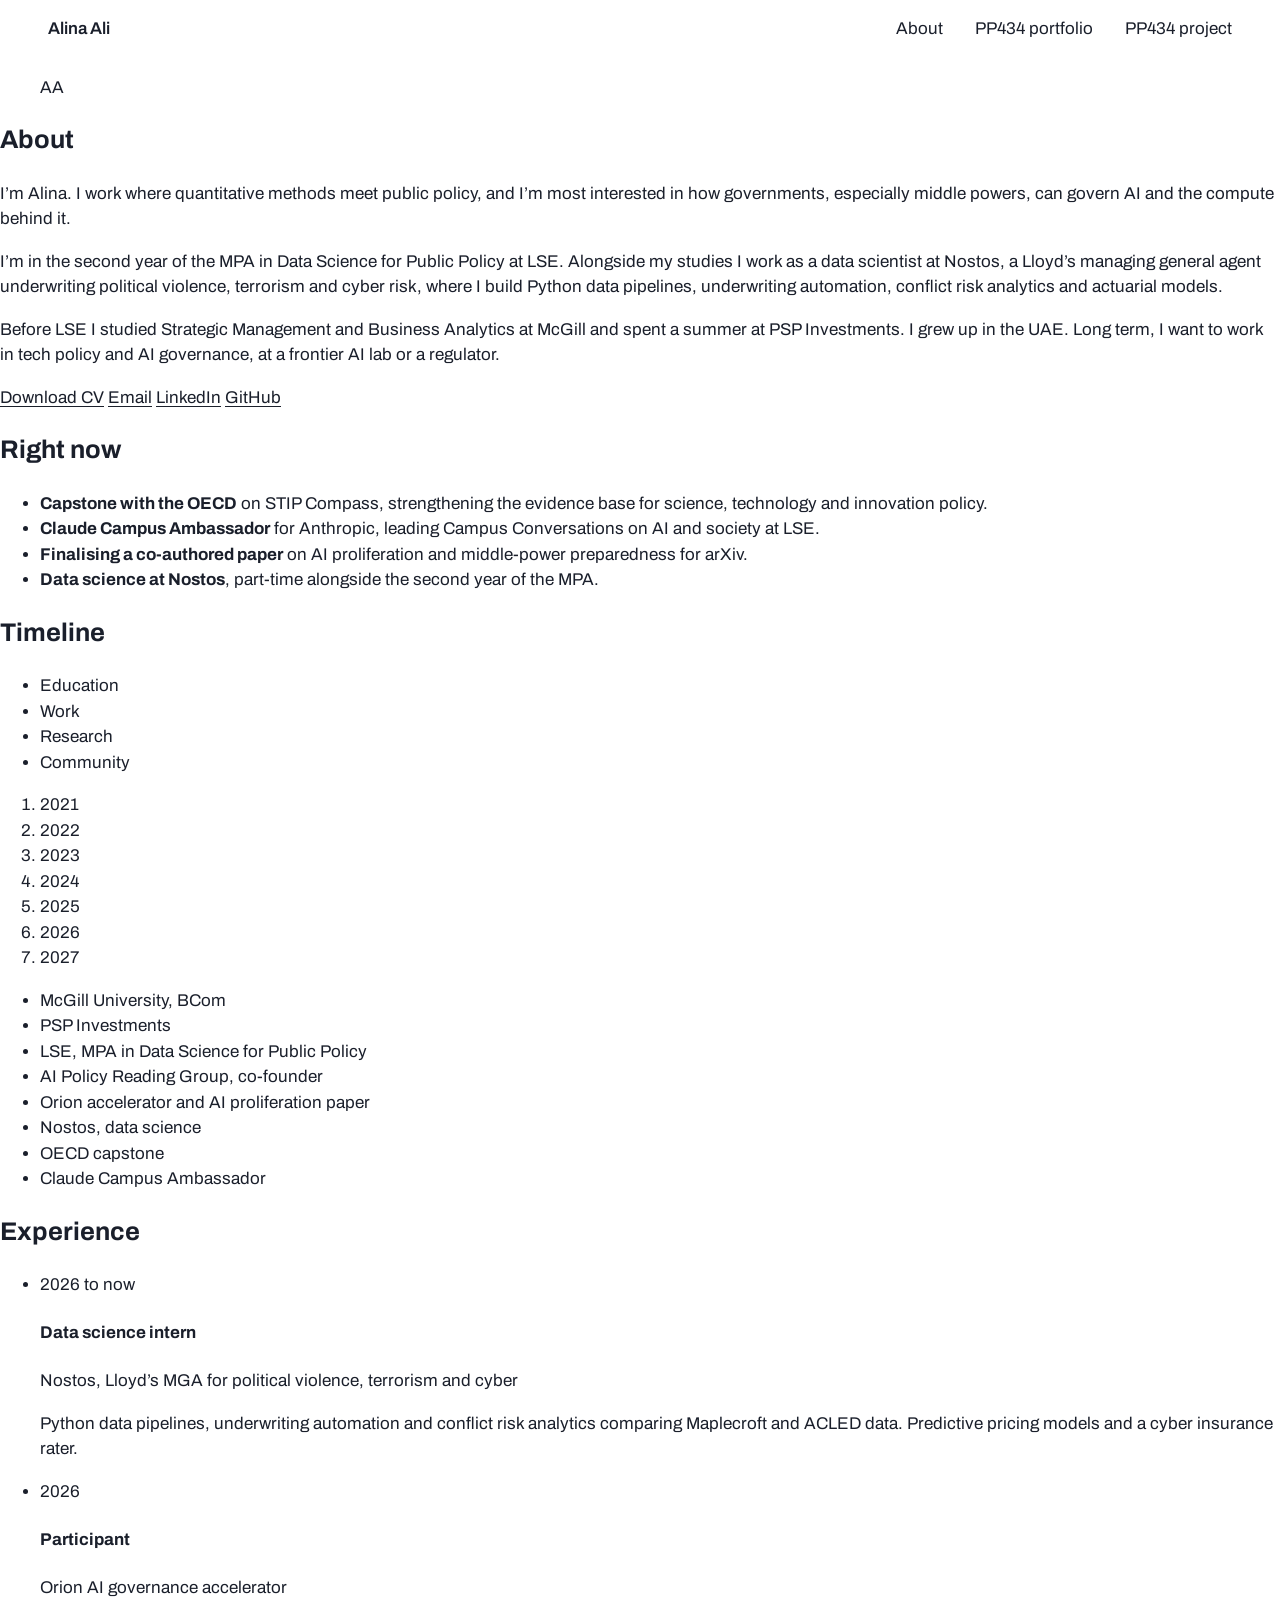
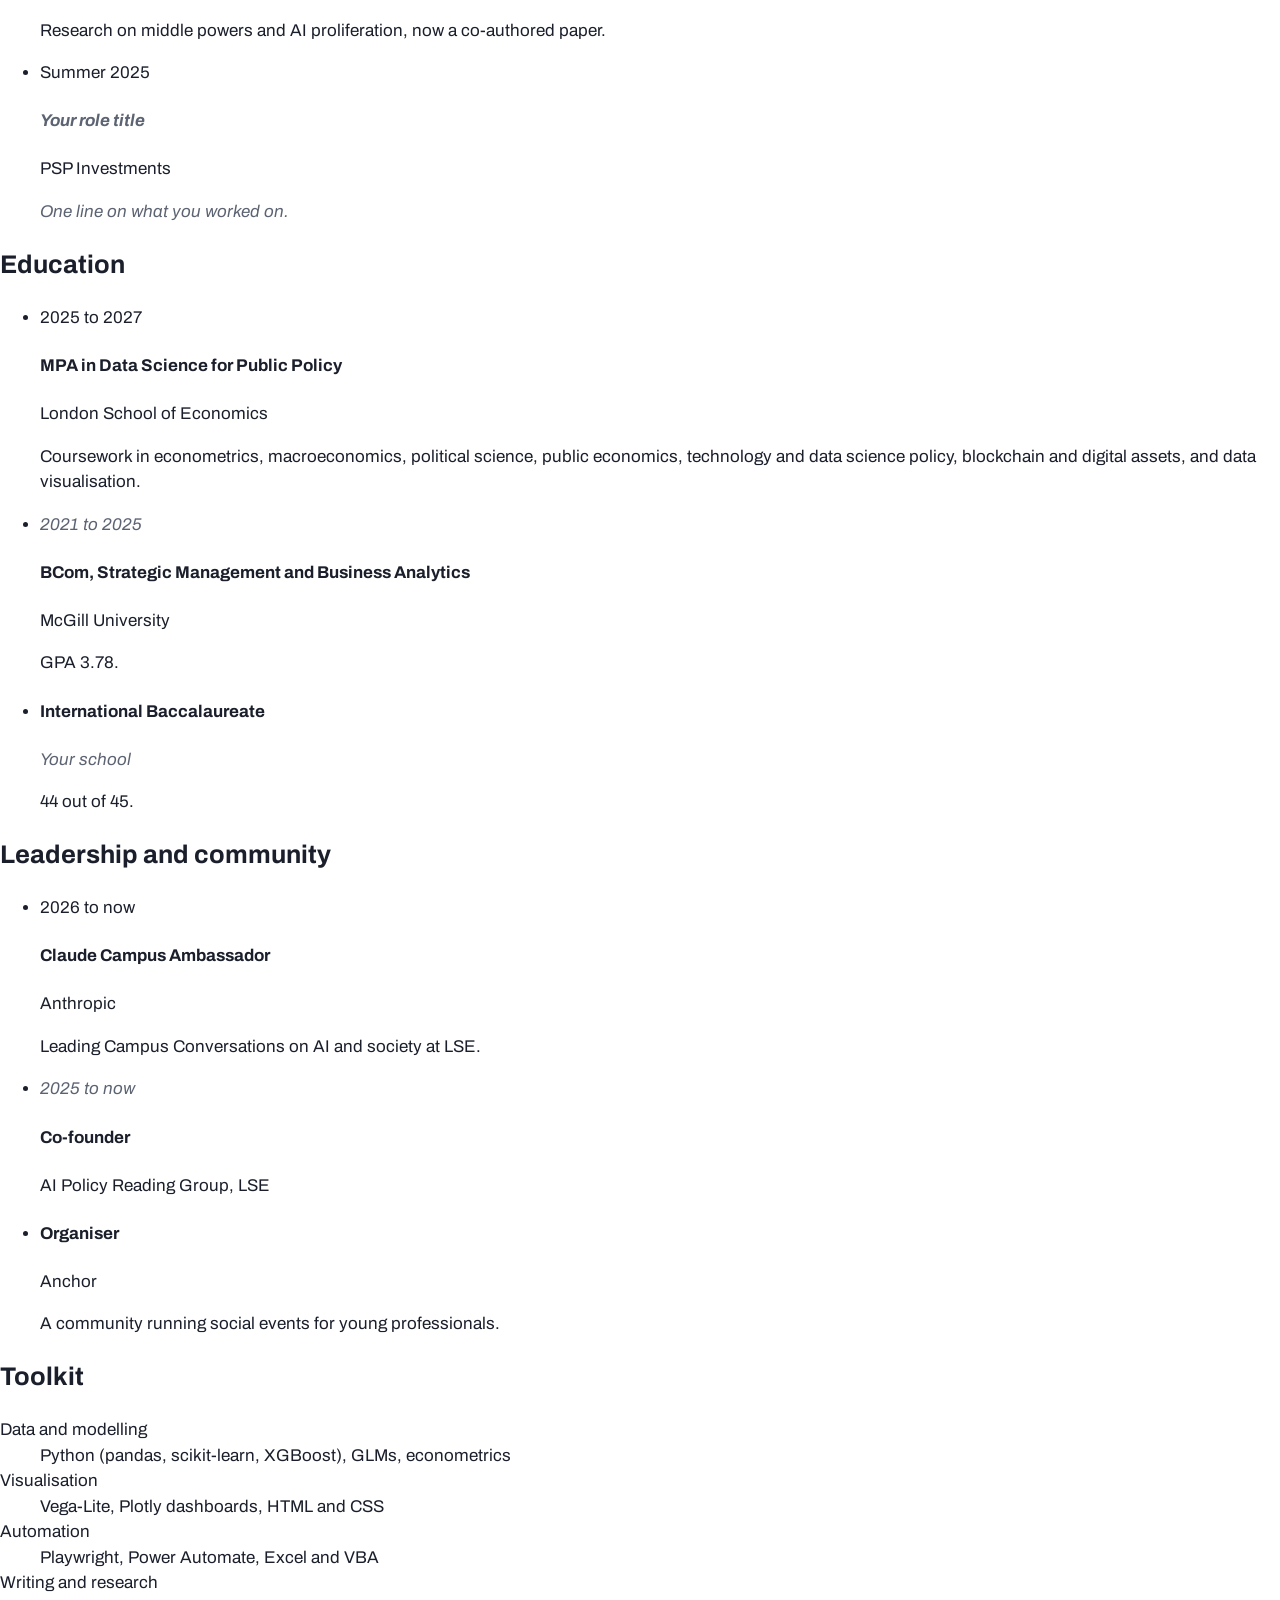
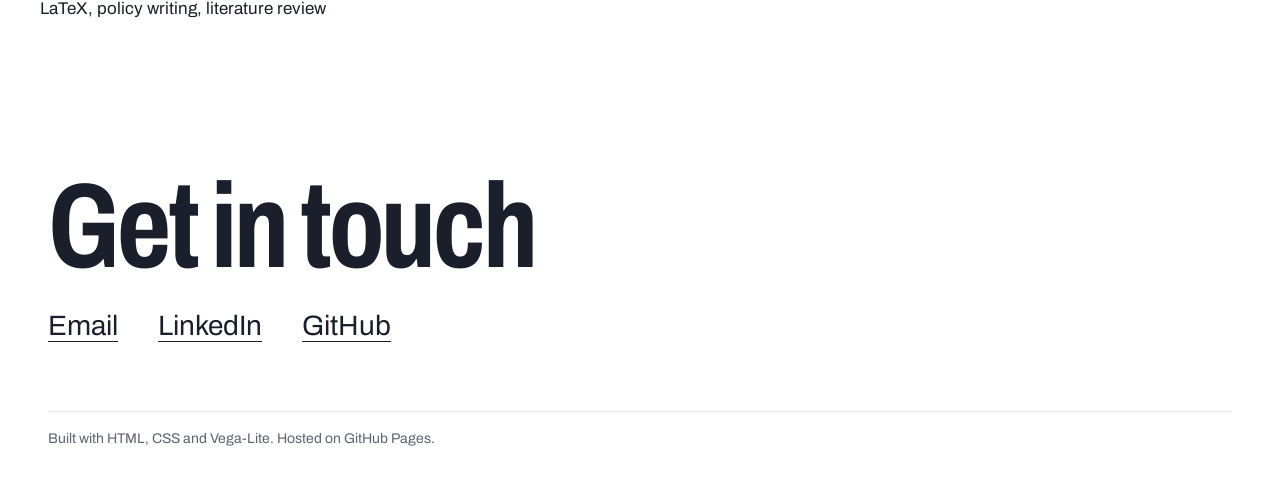
==== about.html @ fe307645 "Create about.html" ====
<!DOCTYPE html>
<html lang="en">

<head>
    <meta charset="utf-8">
    <meta name="viewport" content="width=device-width, initial-scale=1">
    <title>About | Alina Ali</title>
    <meta name="description" content="About Alina Ali: data science, public policy and AI governance.">

    <!-- Fonts: Archivo (headings and interface) + Source Serif 4 (longer text) -->
    <link rel="preconnect" href="https://fonts.googleapis.com">
    <link rel="preconnect" href="https://fonts.gstatic.com" crossorigin>
    <link href="https://fonts.googleapis.com/css2?family=Archivo:wdth,wght@62..125,100..900&family=Source+Serif+4:ital,opsz,wght@0,8..60,300..700;1,8..60,300..700&display=swap" rel="stylesheet">

    <!-- One stylesheet shared by every page -->
    <link rel="stylesheet" type="text/css" href="index.css">
</head>

<body>

    <!-- Top bar: the same on every page. aria-current marks the page you're on. -->
    <header class="topbar">
        <a class="topbar__home" href="index.html">Alina Ali</a>
        <nav class="topbar__nav" aria-label="Main">
            <a href="about.html" aria-current="page">About</a>
            <a href="portfolio.html">PP434 portfolio</a>
            <a href="project.html">PP434 project</a>
        </nav>
    </header>

    <main>

        <!-- INTRO: portrait on the left, short bio on the right -->
        <section class="about-intro">
            <!-- To use a photo: put it in an images/ folder and replace the <span> below with
                 <img src="images/alina.jpg" alt="Portrait of Alina Ali"> -->
            <figure class="portrait">
                <span class="portrait__initials" aria-hidden="true">AA</span>
            </figure>

            <div class="about-intro__text">
                <h1 class="about-intro__title">About</h1>
                <p class="about-intro__lede">
                    I’m Alina. I work where quantitative methods meet public policy, and I’m most interested in
                    how governments, especially middle powers, can govern AI and the compute behind it.
                </p>
                <p>
                    I’m in the second year of the MPA in Data Science for Public Policy at LSE. Alongside my studies
                    I work as a data scientist at Nostos, a Lloyd’s managing general agent underwriting political
                    violence, terrorism and cyber risk, where I build Python data pipelines, underwriting automation,
                    conflict risk analytics and actuarial models.
                </p>
                <p>
                    Before LSE I studied Strategic Management and Business Analytics at McGill and spent a summer at
                    PSP Investments. I grew up in the UAE. Long term, I want to work in tech policy and AI governance,
                    at a frontier AI lab or a regulator.
                </p>
                <p class="about-intro__links">
                    <a href="cv.pdf">Download CV</a>
                    <a href="mailto:you@example.com">Email</a>
                    <a href="https://www.linkedin.com/in/alina-ali1/">LinkedIn</a>
                    <a href="https://github.com/alina-ali27">GitHub</a>
                </p>
            </div>
        </section>

        <!-- RIGHT NOW: a short list of what you're working on this year -->
        <section class="now" aria-labelledby="now-title">
            <h2 id="now-title">Right now</h2>
            <ul class="now__list">
                <li><strong>Capstone with the OECD</strong> on STIP Compass, strengthening the evidence base for science, technology and innovation policy.</li>
                <li><strong>Claude Campus Ambassador</strong> for Anthropic, leading Campus Conversations on AI and society at LSE.</li>
                <li><strong>Finalising a co-authored paper</strong> on AI proliferation and middle-power preparedness for arXiv.</li>
                <li><strong>Data science at Nostos</strong>, part-time alongside the second year of the MPA.</li>
            </ul>
        </section>

        <!-- TIMELINE: your CV as a chart.
             Each row has a --start and --end year (decimals for months: 2025.75 = October 2025).
             Add tl--ongoing to fade the bar out at the right for things that haven't ended.
             The dates below are estimates: check and correct them. -->
        <section class="timeline-section" aria-labelledby="timeline-title">
            <div class="section-head">
                <h2 id="timeline-title">Timeline</h2>
                <ul class="legend" aria-label="Legend">
                    <li class="legend--edu">Education</li>
                    <li class="legend--work">Work</li>
                    <li class="legend--research">Research</li>
                    <li class="legend--community">Community</li>
                </ul>
            </div>

            <div class="timeline">
                <div class="timeline__inner">
                    <ol class="timeline__axis" aria-hidden="true">
                        <li>2021</li><li>2022</li><li>2023</li><li>2024</li><li>2025</li><li>2026</li><li>2027</li>
                    </ol>
                    <ul class="timeline__rows">
                        <li class="tl tl--edu" style="--start: 2021.67; --end: 2025.4;">
                            <span class="tl__label">McGill University, BCom</span>
                            <span class="tl__bar"></span>
                        </li>
                        <li class="tl tl--work" style="--start: 2025.4; --end: 2025.67;">
                            <span class="tl__label">PSP Investments</span>
                            <span class="tl__bar"></span>
                        </li>
                        <li class="tl tl--edu" style="--start: 2025.7; --end: 2027.45;">
                            <span class="tl__label">LSE, MPA in Data Science for Public Policy</span>
                            <span class="tl__bar"></span>
                        </li>
                        <li class="tl tl--community tl--ongoing" style="--start: 2025.8; --end: 2027.6;">
                            <span class="tl__label">AI Policy Reading Group, co-founder</span>
                            <span class="tl__bar"></span>
                        </li>
                        <li class="tl tl--research" style="--start: 2026.0; --end: 2026.8;">
                            <span class="tl__label">Orion accelerator and AI proliferation paper</span>
                            <span class="tl__bar"></span>
                        </li>
                        <li class="tl tl--work tl--ongoing" style="--start: 2026.4; --end: 2027.6;">
                            <span class="tl__label">Nostos, data science</span>
                            <span class="tl__bar"></span>
                        </li>
                        <li class="tl tl--research" style="--start: 2026.7; --end: 2027.45;">
                            <span class="tl__label">OECD capstone</span>
                            <span class="tl__bar"></span>
                        </li>
                        <li class="tl tl--community tl--ongoing" style="--start: 2026.72; --end: 2027.6;">
                            <span class="tl__label">Claude Campus Ambassador</span>
                            <span class="tl__bar"></span>
                        </li>
                    </ul>
                </div>
            </div>
        </section>

        <!-- CV DETAILS -->
        <section class="cv" aria-label="Experience and education">
            <div class="cv__col">
                <h2>Experience</h2>
                <ul class="cv__list">
                    <li class="cv-item">
                        <p class="cv-item__dates">2026 to now</p>
                        <div>
                            <h4>Data science intern</h4>
                            <p class="cv-item__org">Nostos, Lloyd’s MGA for political violence, terrorism and cyber</p>
                        <p>Python data pipelines, underwriting automation and conflict risk analytics comparing Maplecroft and ACLED data. Predictive pricing models and a cyber insurance rater.</p>
                        </div>
                    </li>
                    <li class="cv-item">
                        <p class="cv-item__dates">2026</p>
                        <div>
                            <h4>Participant</h4>
                            <p class="cv-item__org">Orion AI governance accelerator</p>
                        <p>Research on middle powers and AI proliferation, now a co-authored paper.</p>
                        </div>
                    </li>
                    <li class="cv-item">
                        <p class="cv-item__dates">Summer 2025</p>
                        <div>
                            <h4><span class="todo">Your role title</span></h4>
                            <p class="cv-item__org">PSP Investments</p>
                        <p><span class="todo">One line on what you worked on.</span></p>
                        </div>
                    </li>
                </ul>
            </div>

            <div class="cv__col">
                <h2>Education</h2>
                <ul class="cv__list">
                    <li class="cv-item">
                        <p class="cv-item__dates">2025 to 2027</p>
                        <div>
                            <h4>MPA in Data Science for Public Policy</h4>
                            <p class="cv-item__org">London School of Economics</p>
                        <p>Coursework in econometrics, macroeconomics, political science, public economics, technology and data science policy, blockchain and digital assets, and data visualisation.</p>
                        </div>
                    </li>
                    <li class="cv-item">
                        <p class="cv-item__dates"><span class="todo">2021 to 2025</span></p>
                        <div>
                            <h4>BCom, Strategic Management and Business Analytics</h4>
                            <p class="cv-item__org">McGill University</p>
                        <p>GPA 3.78.</p>
                        </div>
                    </li>
                    <li class="cv-item">
                        <p class="cv-item__dates"></p>
                        <div>
                            <h4>International Baccalaureate</h4>
                            <p class="cv-item__org"><span class="todo">Your school</span></p>
                        <p>44 out of 45.</p>
                        </div>
                    </li>
                </ul>
            </div>

            <div class="cv__col">
                <h2>Leadership and community</h2>
                <ul class="cv__list">
                    <li class="cv-item">
                        <p class="cv-item__dates">2026 to now</p>
                        <div>
                            <h4>Claude Campus Ambassador</h4>
                            <p class="cv-item__org">Anthropic</p>
                        <p>Leading Campus Conversations on AI and society at LSE.</p>
                        </div>
                    </li>
                    <li class="cv-item">
                        <p class="cv-item__dates"><span class="todo">2025 to now</span></p>
                        <div>
                            <h4>Co-founder</h4>
                            <p class="cv-item__org">AI Policy Reading Group, LSE</p>
                        </div>
                    </li>
                    <li class="cv-item">
                        <p class="cv-item__dates"></p>
                        <div>
                            <h4>Organiser</h4>
                            <p class="cv-item__org">Anchor</p>
                        <p>A community running social events for young professionals.</p>
                        </div>
                    </li>
                </ul>
            </div>

            <div class="cv__col">
                <h2>Toolkit</h2>
                <dl class="toolkit">
                    <dt>Data and modelling</dt>
                    <dd>Python (pandas, scikit-learn, XGBoost), GLMs, econometrics</dd>
                    <dt>Visualisation</dt>
                    <dd>Vega-Lite, Plotly dashboards, HTML and CSS</dd>
                    <dt>Automation</dt>
                    <dd>Playwright, Power Automate, Excel and VBA</dd>
                    <dt>Writing and research</dt>
                    <dd>LaTeX, policy writing, literature review</dd>
                </dl>
            </div>
        </section>

    </main>

    <footer class="footer">
        <h2 class="footer__lead">Get in touch</h2>
        <p class="footer__links">
            <a href="mailto:you@example.com">Email</a>
            <a href="https://www.linkedin.com/in/alina-ali1/">LinkedIn</a>
            <a href="https://github.com/alina-ali27">GitHub</a>
        </p>
        <p class="footer__small">Built with HTML, CSS and Vega-Lite. Hosted on GitHub Pages.</p>
    </footer>

</body>

</html>
---- index.css ----
/* =========================================================
   Alina Ali: PP434 portfolio styles
   White page so the Vega-Lite charts (white by default) blend in.
   Change the colours once here and the whole page follows.
   ========================================================= */

:root {
    --paper: #FFFFFF;   /* page background: matches the charts */
    --ink: #1A1F2B;     /* main text */
    --muted: #5C6372;   /* secondary text */
    --rule: #E3E5E9;    /* dividing lines */
    --accent: #2B3CE0;  /* ultramarine */
    --orange: #E2711D;
    --teal: #2A9D8F;

    --sans: "Archivo", "Helvetica Neue", Arial, sans-serif;
    --serif: "Source Serif 4", Georgia, "Times New Roman", serif;
    --gutter: clamp(1.25rem, 4vw, 3rem);

    color-scheme: light;
}

/* ---------- Base ---------- */

*, *::before, *::after { box-sizing: border-box; }

html {
    scroll-behavior: smooth;
    scroll-padding-top: 4.5rem; /* so jump links don't hide under the top bar */
}

body {
    margin: 0;
    background: var(--paper);
    color: var(--ink);
    font-family: var(--sans);
    font-size: 1.0625rem;
    line-height: 1.5;
    -webkit-font-smoothing: antialiased;
}

a {
    color: inherit;
    text-decoration-thickness: 1px;
    text-underline-offset: 0.2em;
}

a:hover { color: var(--accent); }

:focus-visible {
    outline: 2px solid var(--accent);
    outline-offset: 3px;
}

/* ---------- Top bar ---------- */

.topbar {
    position: sticky;
    top: 0;
    z-index: 10;
    display: flex;
    justify-content: space-between;
    align-items: baseline;
    gap: 1rem;
    padding: 1rem var(--gutter);
    background: rgba(255, 255, 255, 0.92);
    backdrop-filter: blur(6px);
    -webkit-backdrop-filter: blur(6px);
}

.topbar a { text-decoration: none; white-space: nowrap; }
.topbar__home { font-weight: 600; }

.topbar__nav {
    display: flex;
    gap: clamp(0.9rem, 2.5vw, 2rem);
}

/* ---------- Hero ---------- */

.hero {
    position: relative;
    display: grid;
    grid-template-columns: minmax(0, 5fr) minmax(0, 6fr);
    align-items: center;
    gap: var(--gutter);
    min-height: calc(92vh - 3.5rem);
    min-height: calc(92svh - 3.5rem);
    padding: clamp(2rem, 6vh, 4rem) 0 2rem var(--gutter);
    overflow: hidden;
}

/* Dot grid behind the hero, fading out towards the bottom */
.hero::before {
    content: "";
    position: absolute;
    inset: 0;
    z-index: 0;
    background-image: radial-gradient(circle, #D5D9E0 1px, transparent 1.4px);
    background-size: 22px 22px;
    -webkit-mask-image: linear-gradient(to bottom, #000 60%, transparent 100%);
    mask-image: linear-gradient(to bottom, #000 60%, transparent 100%);
    pointer-events: none;
}

.hero__text {
    position: relative;
    z-index: 1;
    max-width: 44rem;
}

.hero__name {
    margin: 0;
    font-weight: 700;
    font-stretch: 72%;          /* Archivo's width axis: narrow, poster-like */
    font-size: clamp(4rem, 15vw, 13rem);
    line-height: 0.85;
    letter-spacing: -0.03em;
}

.hero__tagline {
    margin: 1.25rem 0 0;
    font-weight: 500;
    font-stretch: 85%;
    font-size: clamp(1.4rem, 3vw, 2.25rem);
    line-height: 1.1;
    color: var(--accent);
}

.hero__links {
    display: flex;
    gap: 1.5rem;
    margin: 1.5rem 0 0;
    font-weight: 500;
}

.hero__intro {
    margin: 1rem 0 0;
    max-width: 38ch;
    font-family: var(--serif);
    font-size: 1.15rem;
    line-height: 1.55;
    color: var(--muted);
}

/* The decorative chart beside the name, running off the right edge */
.hero__lines {
    position: relative;
    z-index: 1;
    display: block;
    width: 100%;
    height: auto;
    overflow: visible;
}

.hero__grid { stroke: #EEF0F3; stroke-width: 1; }

.hero__line {
    fill: none;
    stroke-linejoin: round;
    stroke-linecap: round;
    stroke-dasharray: 1;
    stroke-dashoffset: 1;
    animation: draw 2.6s cubic-bezier(0.4, 0, 0.2, 1) forwards;
}

.s-grey   { stroke: #C3C8D1; stroke-width: 1.5; }
.s-teal   { stroke: var(--teal); stroke-width: 2; }
.s-orange { stroke: var(--orange); stroke-width: 2; }
.s-accent { stroke: var(--accent); stroke-width: 4.5; }

.hero__band {
    fill: var(--accent);
    opacity: 0;
    animation: fade 1s ease 2.2s forwards;
}

.hero__dot {
    fill: var(--accent);
    opacity: 0;
    animation: fade 0.4s ease 2.7s forwards;
}

@keyframes draw { to { stroke-dashoffset: 0; } }
@keyframes fade { to { opacity: 0.1; } }
.hero__dot { animation-name: fade-full; }
@keyframes fade-full { to { opacity: 1; } }

/* ---------- Challenges ---------- */

.challenge {
    padding: clamp(4rem, 12vh, 7rem) var(--gutter) 0;
}

.challenge__head {
    display: flex;
    align-items: flex-end;
    gap: clamp(1rem, 3vw, 2rem);
    padding-bottom: 1.5rem;
    border-bottom: 2px solid var(--ink);
}

.challenge__num {
    margin: 0;
    font-weight: 300;
    font-stretch: 112%;
    font-size: clamp(4.5rem, 10vw, 8rem);
    line-height: 0.75;
    color: var(--accent);
}

.challenge__head h2 {
    margin: 0;
    font-weight: 700;
    font-stretch: 72%;
    font-size: clamp(2.25rem, 5vw, 3.75rem);
    line-height: 0.95;
    letter-spacing: -0.02em;
}

.challenge__about {
    margin: 0.4rem 0 0;
    color: var(--muted);
}

/* One section / task: text on the left, chart on the right */
.entry {
    display: grid;
    grid-template-columns: minmax(0, 4fr) minmax(0, 7fr);
    gap: var(--gutter);
    align-items: start;
    padding: clamp(2.5rem, 7vh, 4.5rem) 0;
    border-bottom: 1px solid var(--rule);
}

.entry__text h3 {
    margin: 0 0 0.75rem;
    font-weight: 650;
    font-stretch: 85%;
    font-size: clamp(1.4rem, 2.2vw, 1.9rem);
    line-height: 1.1;
}

.entry__text p {
    margin: 0 0 0.75rem;
    max-width: 44ch;
    font-family: var(--serif);
    font-size: 1.1rem;
    line-height: 1.6;
}

.entry__text .entry__source,
.entry__text .entry__links {
    font-family: var(--sans);
    font-size: 0.9rem;
    color: var(--muted);
}

.entry__links { margin-top: 1.25rem; }

.entry__links a {
    display: inline-block;
    padding: 0.3rem 0.8rem;
    border: 1px solid var(--rule);
    border-radius: 999px;
    font-weight: 500;
    color: var(--ink);
    text-decoration: none;
}

.entry__links a:hover { border-color: var(--accent); color: var(--accent); }

/* Prompts to replace with your own writing */
.todo { font-style: italic; color: var(--muted); }

/* The chart's figure: no box, so the white chart sits straight on the white page */
.entry__chart {
    margin: 0;
    min-width: 0;
    max-width: 100%;
    overflow-x: auto;   /* wide charts scroll instead of breaking the layout */
}

/* ---------- Footer ---------- */

.footer {
    padding: clamp(5rem, 15vh, 9rem) var(--gutter) 2rem;
}

.footer__lead {
    margin: 0 0 1.5rem;
    font-weight: 700;
    font-stretch: 72%;
    font-size: clamp(3rem, 10vw, 7.5rem);
    line-height: 0.9;
    letter-spacing: -0.025em;
}

.footer__links {
    display: flex;
    flex-wrap: wrap;
    gap: 1rem 2.5rem;
    margin: 0 0 4rem;
    font-size: clamp(1.25rem, 2.5vw, 1.75rem);
}

.footer__small {
    margin: 0;
    padding-top: 1rem;
    border-top: 1px solid var(--rule);
    font-size: 0.875rem;
    color: var(--muted);
}

/* ---------- Smaller screens ---------- */

@media (max-width: 960px) {
    .entry { grid-template-columns: minmax(0, 1fr); }
    .hero {
        grid-template-columns: minmax(0, 1fr);
        padding-right: var(--gutter);
        min-height: 0;
    }
}

@media (max-width: 600px) {
    .topbar { font-size: 0.875rem; }
    .topbar__extra { display: none; }
}

/* Respect visitors who turn off motion */
@media (prefers-reduced-motion: reduce) {
    html { scroll-behavior: auto; }
    .hero__line { animation: none; stroke-dashoffset: 0; }
    .hero__band { animation: none; opacity: 0.1; }
    .hero__dot { animation: none; opacity: 1; }
}
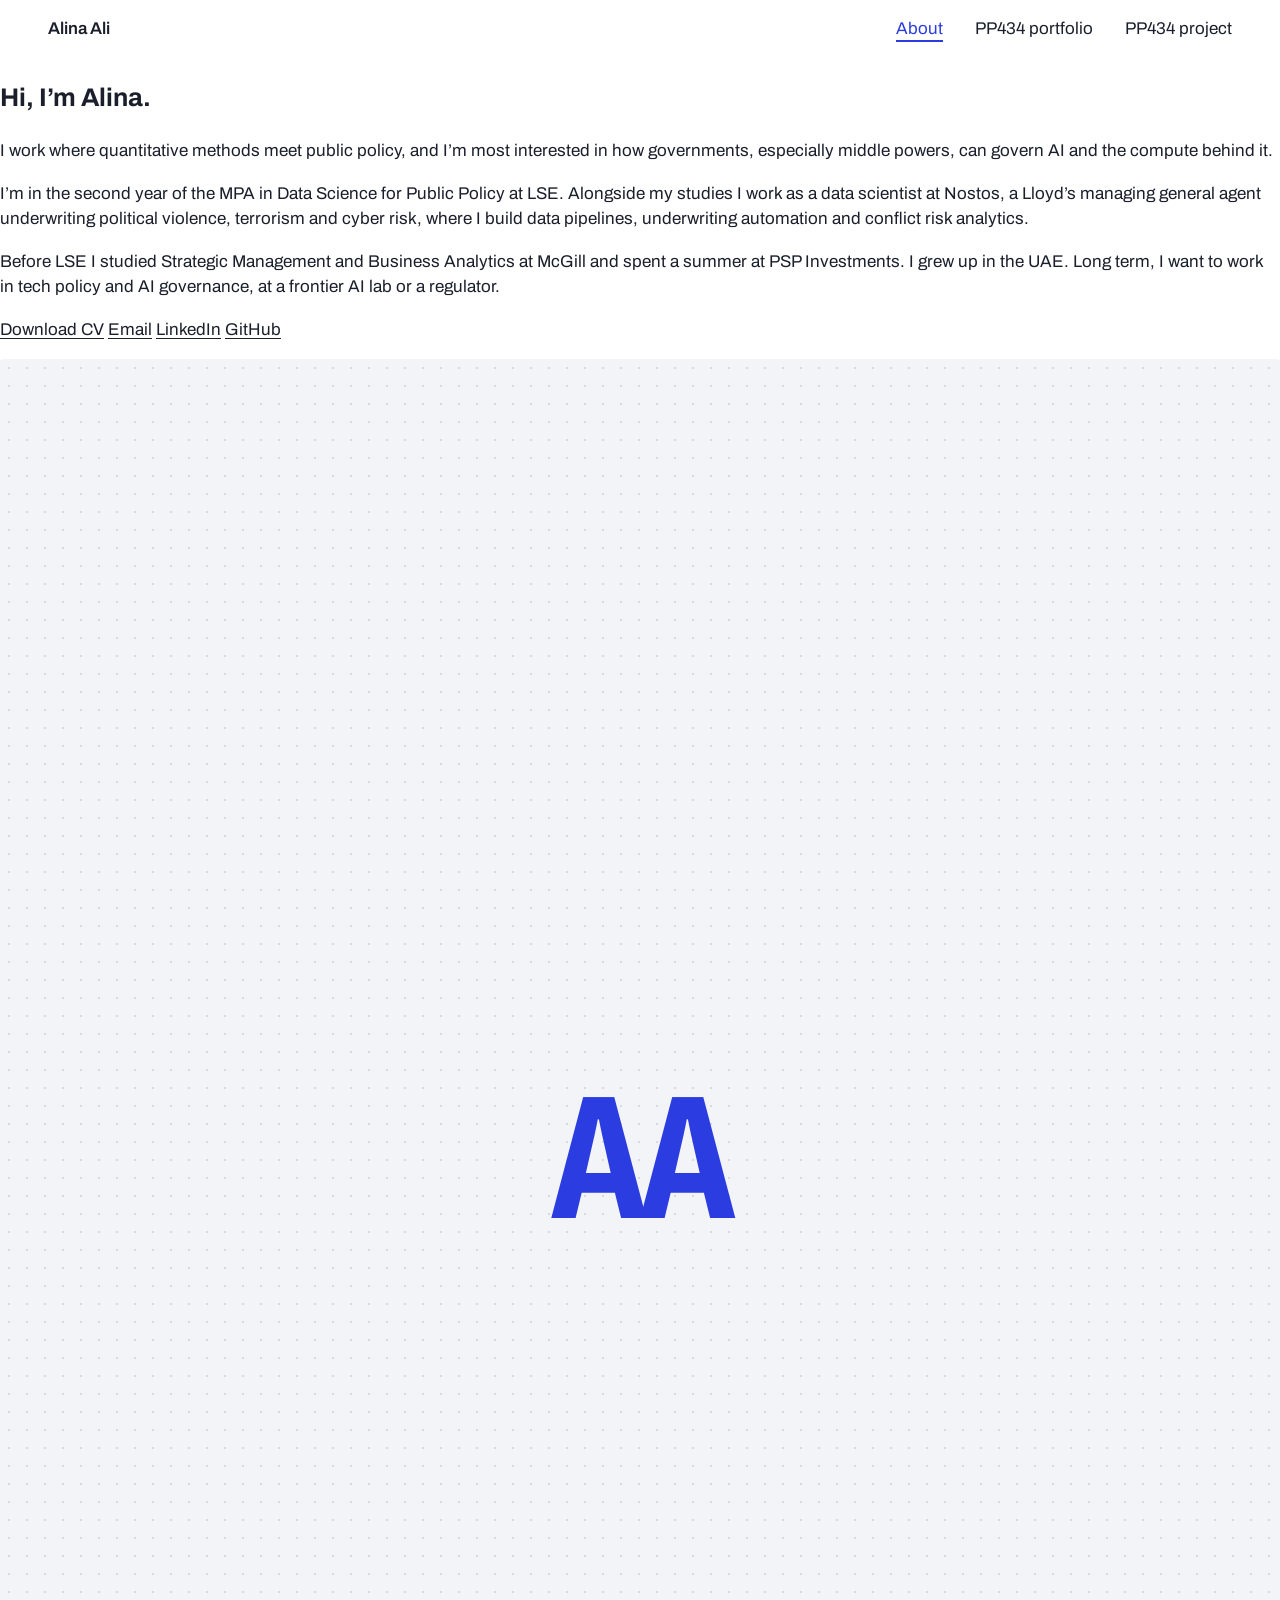
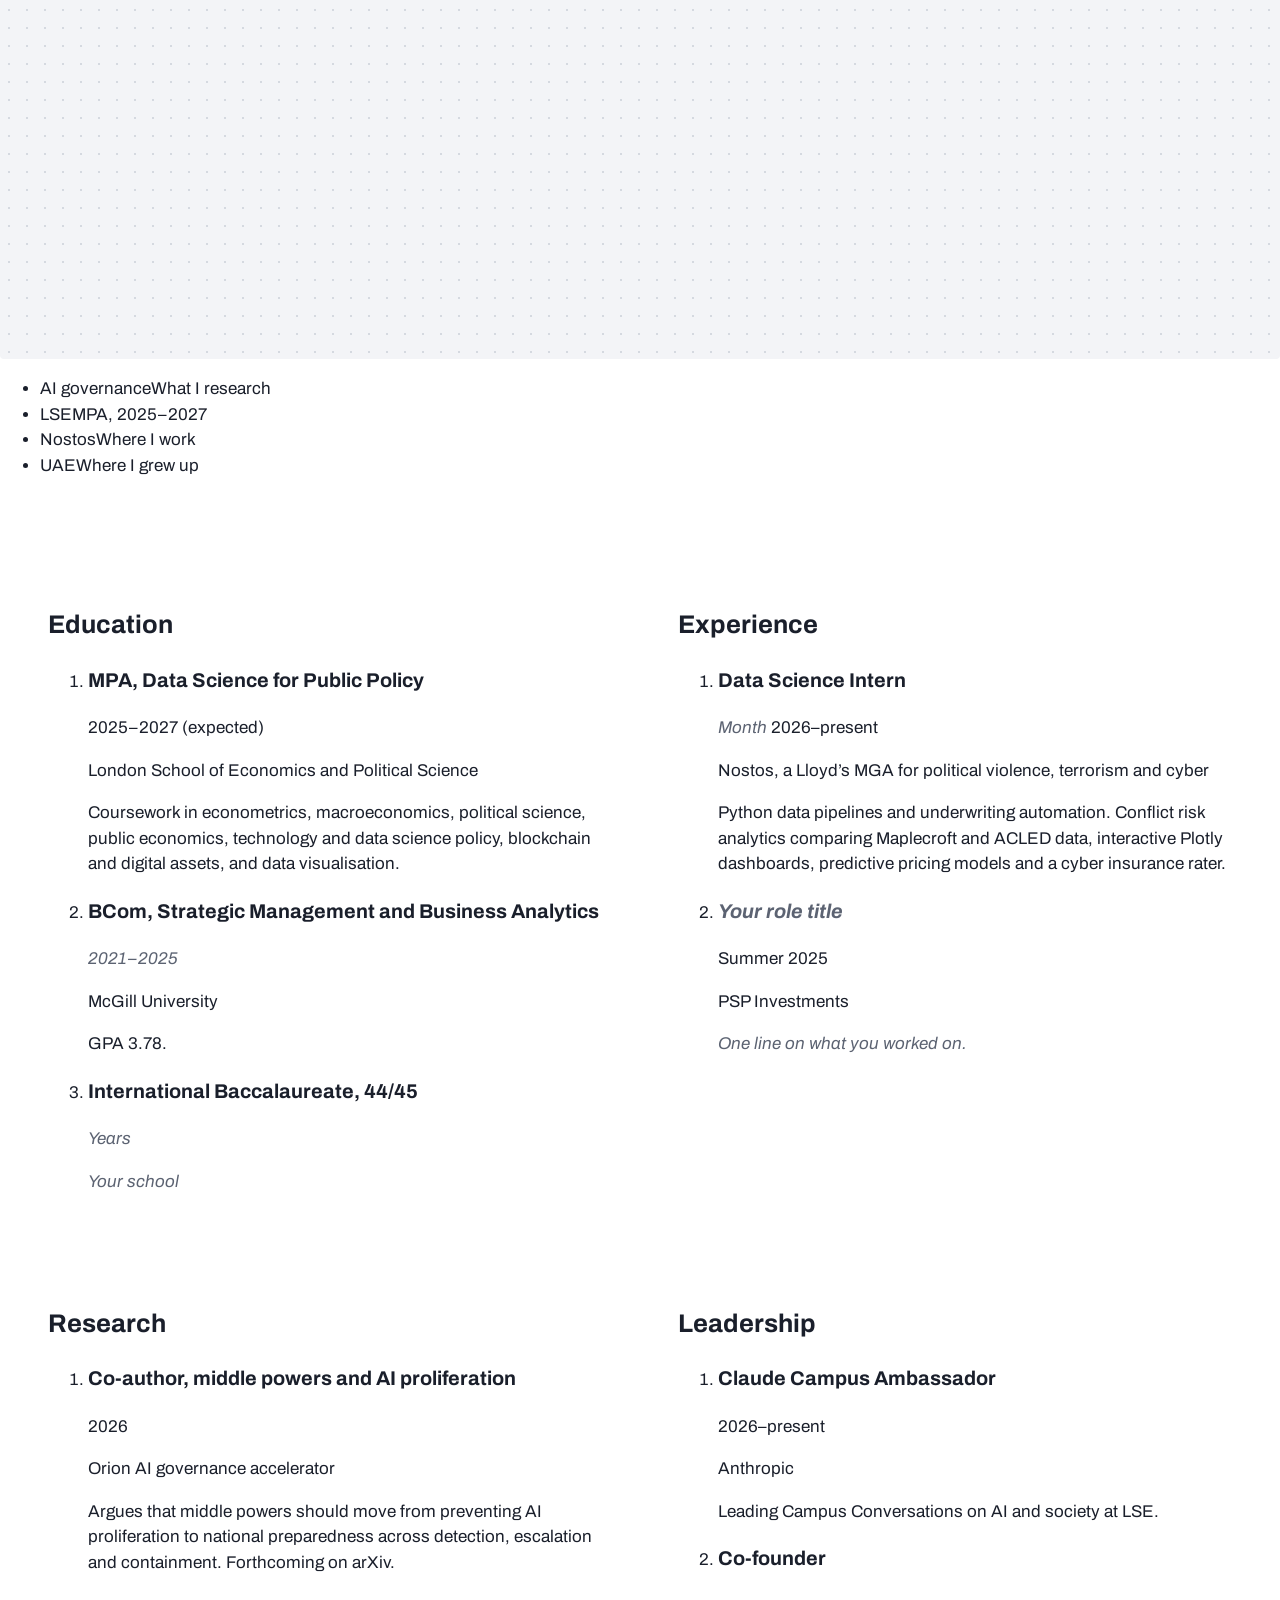
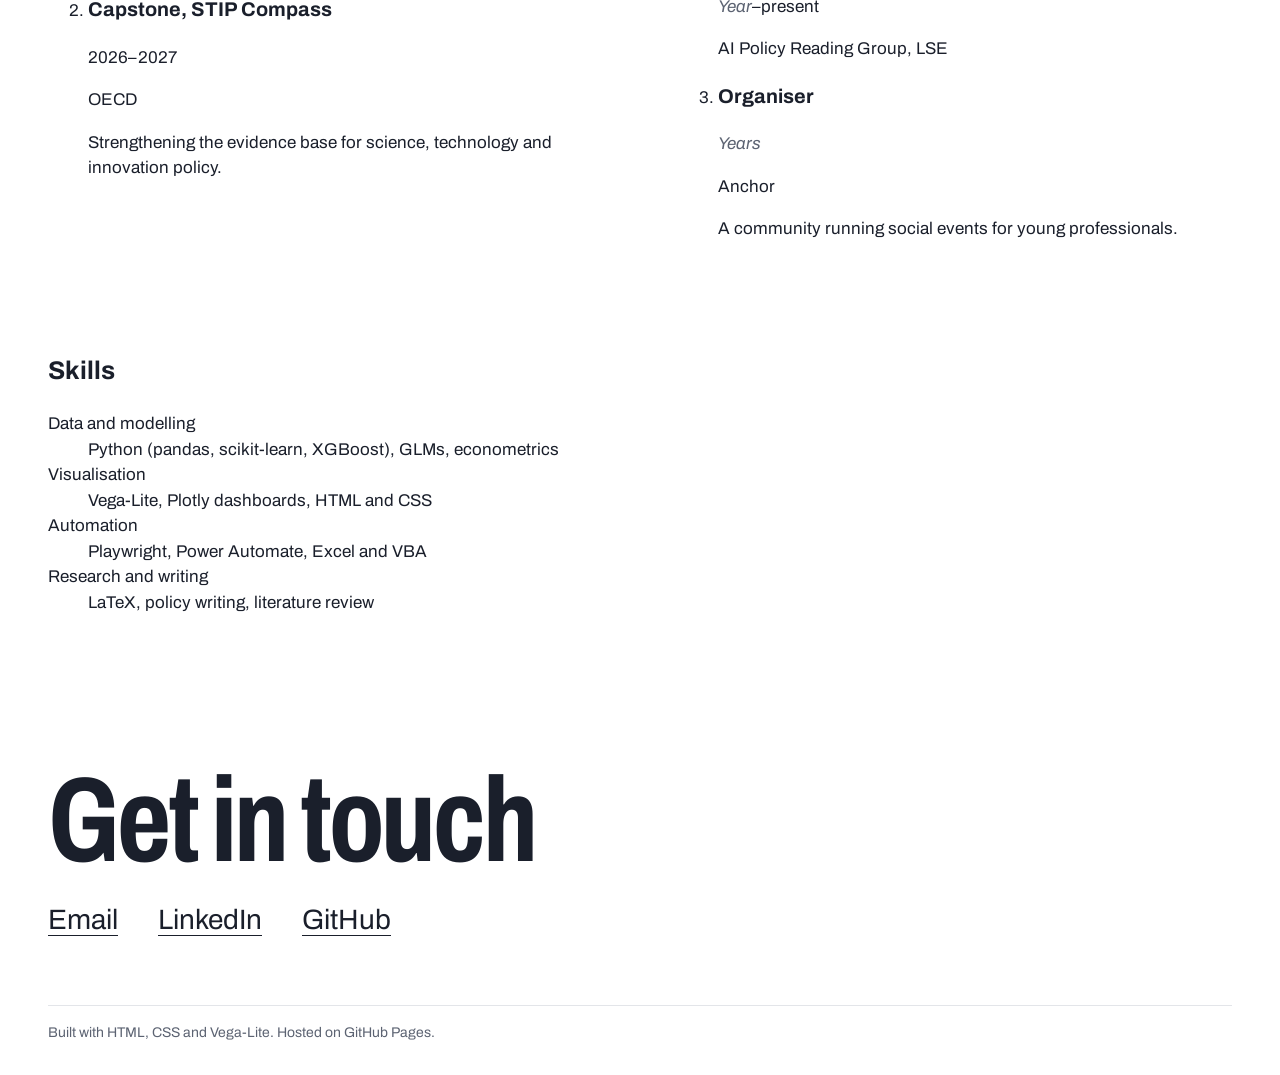
==== commit 310bce1a: "Update about.html" ====
--- a/about.html
+++ b/about.html
@@ -16,7 +16,7 @@
     <link rel="stylesheet" type="text/css" href="index.css">
 </head>
 
-<body>
+<body class="page--wash">
 
     <!-- Top bar: the same on every page. aria-current marks the page you're on. -->
     <header class="topbar">
@@ -30,214 +30,165 @@
 
     <main>
 
-        <!-- INTRO: portrait on the left, short bio on the right -->
-        <section class="about-intro">
-            <!-- To use a photo: put it in an images/ folder and replace the <span> below with
-                 <img src="images/alina.jpg" alt="Portrait of Alina Ali"> -->
-            <figure class="portrait">
-                <span class="portrait__initials" aria-hidden="true">AA</span>
-            </figure>
-
-            <div class="about-intro__text">
-                <h1 class="about-intro__title">About</h1>
-                <p class="about-intro__lede">
-                    I’m Alina. I work where quantitative methods meet public policy, and I’m most interested in
-                    how governments, especially middle powers, can govern AI and the compute behind it.
+        <!-- INTRO: bio on the left; portrait and quick facts on the right -->
+        <section class="about-hero">
+            <div class="about-hero__text">
+                <h1>Hi, I’m Alina.</h1>
+                <p class="about-hero__lede">
+                    I work where quantitative methods meet public policy, and I’m most interested in how
+                    governments, especially middle powers, can govern AI and the compute behind it.
                 </p>
                 <p>
                     I’m in the second year of the MPA in Data Science for Public Policy at LSE. Alongside my studies
                     I work as a data scientist at Nostos, a Lloyd’s managing general agent underwriting political
-                    violence, terrorism and cyber risk, where I build Python data pipelines, underwriting automation,
-                    conflict risk analytics and actuarial models.
+                    violence, terrorism and cyber risk, where I build data pipelines, underwriting automation and
+                    conflict risk analytics.
                 </p>
                 <p>
-                    Before LSE I studied Strategic Management and Business Analytics at McGill and spent a summer at
-                    PSP Investments. I grew up in the UAE. Long term, I want to work in tech policy and AI governance,
-                    at a frontier AI lab or a regulator.
-                </p>
-                <p class="about-intro__links">
+                    Before LSE I studied Strategic Management and Business Analytics at McGill and spent a summer
+                    at PSP Investments. I grew up in the UAE. Long term, I want to work in tech policy and AI
+                    governance, at a frontier AI lab or a regulator.
+                </p>
+                <p class="about-hero__links">
                     <a href="cv.pdf">Download CV</a>
                     <a href="mailto:you@example.com">Email</a>
                     <a href="https://www.linkedin.com/in/alina-ali1/">LinkedIn</a>
                     <a href="https://github.com/alina-ali27">GitHub</a>
                 </p>
             </div>
-        </section>
-
-        <!-- RIGHT NOW: a short list of what you're working on this year -->
-        <section class="now" aria-labelledby="now-title">
-            <h2 id="now-title">Right now</h2>
-            <ul class="now__list">
-                <li><strong>Capstone with the OECD</strong> on STIP Compass, strengthening the evidence base for science, technology and innovation policy.</li>
-                <li><strong>Claude Campus Ambassador</strong> for Anthropic, leading Campus Conversations on AI and society at LSE.</li>
-                <li><strong>Finalising a co-authored paper</strong> on AI proliferation and middle-power preparedness for arXiv.</li>
-                <li><strong>Data science at Nostos</strong>, part-time alongside the second year of the MPA.</li>
-            </ul>
-        </section>
-
-        <!-- TIMELINE: your CV as a chart.
-             Each row has a --start and --end year (decimals for months: 2025.75 = October 2025).
-             Add tl--ongoing to fade the bar out at the right for things that haven't ended.
-             The dates below are estimates: check and correct them. -->
-        <section class="timeline-section" aria-labelledby="timeline-title">
-            <div class="section-head">
-                <h2 id="timeline-title">Timeline</h2>
-                <ul class="legend" aria-label="Legend">
-                    <li class="legend--edu">Education</li>
-                    <li class="legend--work">Work</li>
-                    <li class="legend--research">Research</li>
-                    <li class="legend--community">Community</li>
+
+            <div class="about-hero__side">
+                <!-- To use a photo: put it in an images/ folder and replace the <span> with
+                     <img src="images/alina.jpg" alt="Portrait of Alina Ali"> -->
+                <figure class="portrait">
+                    <span class="portrait__initials" aria-hidden="true">AA</span>
+                </figure>
+
+                <ul class="facts">
+                    <li class="fact fact--accent"><span class="fact__value">AI governance</span><span class="fact__label">What I research</span></li>
+                    <li class="fact"><span class="fact__value">LSE</span><span class="fact__label">MPA, 2025–2027</span></li>
+                    <li class="fact"><span class="fact__value">Nostos</span><span class="fact__label">Where I work</span></li>
+                    <li class="fact"><span class="fact__value">UAE</span><span class="fact__label">Where I grew up</span></li>
                 </ul>
             </div>
-
-            <div class="timeline">
-                <div class="timeline__inner">
-                    <ol class="timeline__axis" aria-hidden="true">
-                        <li>2021</li><li>2022</li><li>2023</li><li>2024</li><li>2025</li><li>2026</li><li>2027</li>
-                    </ol>
-                    <ul class="timeline__rows">
-                        <li class="tl tl--edu" style="--start: 2021.67; --end: 2025.4;">
-                            <span class="tl__label">McGill University, BCom</span>
-                            <span class="tl__bar"></span>
-                        </li>
-                        <li class="tl tl--work" style="--start: 2025.4; --end: 2025.67;">
-                            <span class="tl__label">PSP Investments</span>
-                            <span class="tl__bar"></span>
-                        </li>
-                        <li class="tl tl--edu" style="--start: 2025.7; --end: 2027.45;">
-                            <span class="tl__label">LSE, MPA in Data Science for Public Policy</span>
-                            <span class="tl__bar"></span>
-                        </li>
-                        <li class="tl tl--community tl--ongoing" style="--start: 2025.8; --end: 2027.6;">
-                            <span class="tl__label">AI Policy Reading Group, co-founder</span>
-                            <span class="tl__bar"></span>
-                        </li>
-                        <li class="tl tl--research" style="--start: 2026.0; --end: 2026.8;">
-                            <span class="tl__label">Orion accelerator and AI proliferation paper</span>
-                            <span class="tl__bar"></span>
-                        </li>
-                        <li class="tl tl--work tl--ongoing" style="--start: 2026.4; --end: 2027.6;">
-                            <span class="tl__label">Nostos, data science</span>
-                            <span class="tl__bar"></span>
-                        </li>
-                        <li class="tl tl--research" style="--start: 2026.7; --end: 2027.45;">
-                            <span class="tl__label">OECD capstone</span>
-                            <span class="tl__bar"></span>
-                        </li>
-                        <li class="tl tl--community tl--ongoing" style="--start: 2026.72; --end: 2027.6;">
-                            <span class="tl__label">Claude Campus Ambassador</span>
-                            <span class="tl__bar"></span>
-                        </li>
-                    </ul>
-                </div>
-            </div>
         </section>
 
-        <!-- CV DETAILS -->
-        <section class="cv" aria-label="Experience and education">
-            <div class="cv__col">
-                <h2>Experience</h2>
-                <ul class="cv__list">
-                    <li class="cv-item">
-                        <p class="cv-item__dates">2026 to now</p>
-                        <div>
-                            <h4>Data science intern</h4>
-                            <p class="cv-item__org">Nostos, Lloyd’s MGA for political violence, terrorism and cyber</p>
-                        <p>Python data pipelines, underwriting automation and conflict risk analytics comparing Maplecroft and ACLED data. Predictive pricing models and a cyber insurance rater.</p>
-                        </div>
-                    </li>
-                    <li class="cv-item">
-                        <p class="cv-item__dates">2026</p>
-                        <div>
-                            <h4>Participant</h4>
-                            <p class="cv-item__org">Orion AI governance accelerator</p>
-                        <p>Research on middle powers and AI proliferation, now a co-authored paper.</p>
-                        </div>
-                    </li>
-                    <li class="cv-item">
-                        <p class="cv-item__dates">Summer 2025</p>
-                        <div>
-                            <h4><span class="todo">Your role title</span></h4>
-                            <p class="cv-item__org">PSP Investments</p>
-                        <p><span class="todo">One line on what you worked on.</span></p>
-                        </div>
-                    </li>
-                </ul>
-            </div>
-
-            <div class="cv__col">
-                <h2>Education</h2>
-                <ul class="cv__list">
-                    <li class="cv-item">
-                        <p class="cv-item__dates">2025 to 2027</p>
-                        <div>
-                            <h4>MPA in Data Science for Public Policy</h4>
-                            <p class="cv-item__org">London School of Economics</p>
-                        <p>Coursework in econometrics, macroeconomics, political science, public economics, technology and data science policy, blockchain and digital assets, and data visualisation.</p>
-                        </div>
-                    </li>
-                    <li class="cv-item">
-                        <p class="cv-item__dates"><span class="todo">2021 to 2025</span></p>
-                        <div>
-                            <h4>BCom, Strategic Management and Business Analytics</h4>
-                            <p class="cv-item__org">McGill University</p>
-                        <p>GPA 3.78.</p>
-                        </div>
-                    </li>
-                    <li class="cv-item">
-                        <p class="cv-item__dates"></p>
-                        <div>
-                            <h4>International Baccalaureate</h4>
-                            <p class="cv-item__org"><span class="todo">Your school</span></p>
-                        <p>44 out of 45.</p>
-                        </div>
-                    </li>
-                </ul>
-            </div>
-
-            <div class="cv__col">
-                <h2>Leadership and community</h2>
-                <ul class="cv__list">
-                    <li class="cv-item">
-                        <p class="cv-item__dates">2026 to now</p>
-                        <div>
-                            <h4>Claude Campus Ambassador</h4>
-                            <p class="cv-item__org">Anthropic</p>
-                        <p>Leading Campus Conversations on AI and society at LSE.</p>
-                        </div>
-                    </li>
-                    <li class="cv-item">
-                        <p class="cv-item__dates"><span class="todo">2025 to now</span></p>
-                        <div>
-                            <h4>Co-founder</h4>
-                            <p class="cv-item__org">AI Policy Reading Group, LSE</p>
-                        </div>
-                    </li>
-                    <li class="cv-item">
-                        <p class="cv-item__dates"></p>
-                        <div>
-                            <h4>Organiser</h4>
-                            <p class="cv-item__org">Anchor</p>
-                        <p>A community running social events for young professionals.</p>
-                        </div>
-                    </li>
-                </ul>
-            </div>
-
-            <div class="cv__col">
-                <h2>Toolkit</h2>
-                <dl class="toolkit">
-                    <dt>Data and modelling</dt>
-                    <dd>Python (pandas, scikit-learn, XGBoost), GLMs, econometrics</dd>
-                    <dt>Visualisation</dt>
-                    <dd>Vega-Lite, Plotly dashboards, HTML and CSS</dd>
-                    <dt>Automation</dt>
-                    <dd>Playwright, Power Automate, Excel and VBA</dd>
-                    <dt>Writing and research</dt>
-                    <dd>LaTeX, policy writing, literature review</dd>
+        <!-- CV: each section has its heading on the left and entries on the right.
+             Grey italic text marks details to fill in or check. -->
+        <div class="cv">
+
+            <section class="cv-section" aria-labelledby="edu">
+                <h2 id="edu">Education</h2>
+                <ol class="cv-list">
+                    <li class="cv-entry">
+                        <div class="cv-entry__head">
+                            <h3>MPA, Data Science for Public Policy</h3>
+                            <p class="cv-entry__dates">2025–2027 (expected)</p>
+                        </div>
+                        <p class="cv-entry__org">London School of Economics and Political Science</p>
+                        <p class="cv-entry__desc">Coursework in econometrics, macroeconomics, political science, public economics, technology and data science policy, blockchain and digital assets, and data visualisation.</p>
+                    </li>
+                    <li class="cv-entry">
+                        <div class="cv-entry__head">
+                            <h3>BCom, Strategic Management and Business Analytics</h3>
+                            <p class="cv-entry__dates"><span class="todo">2021–2025</span></p>
+                        </div>
+                        <p class="cv-entry__org">McGill University</p>
+                        <p class="cv-entry__desc">GPA 3.78.</p>
+                    </li>
+                    <li class="cv-entry">
+                        <div class="cv-entry__head">
+                            <h3>International Baccalaureate, 44/45</h3>
+                            <p class="cv-entry__dates"><span class="todo">Years</span></p>
+                        </div>
+                        <p class="cv-entry__org"><span class="todo">Your school</span></p>
+                    </li>
+                </ol>
+            </section>
+
+            <section class="cv-section" aria-labelledby="exp">
+                <h2 id="exp">Experience</h2>
+                <ol class="cv-list">
+                    <li class="cv-entry">
+                        <div class="cv-entry__head">
+                            <h3>Data Science Intern</h3>
+                            <p class="cv-entry__dates"><span class="todo">Month</span> 2026–present</p>
+                        </div>
+                        <p class="cv-entry__org">Nostos, a Lloyd’s MGA for political violence, terrorism and cyber</p>
+                        <p class="cv-entry__desc">Python data pipelines and underwriting automation. Conflict risk analytics comparing Maplecroft and ACLED data, interactive Plotly dashboards, predictive pricing models and a cyber insurance rater.</p>
+                    </li>
+                    <li class="cv-entry">
+                        <div class="cv-entry__head">
+                            <h3><span class="todo">Your role title</span></h3>
+                            <p class="cv-entry__dates">Summer 2025</p>
+                        </div>
+                        <p class="cv-entry__org">PSP Investments</p>
+                        <p class="cv-entry__desc"><span class="todo">One line on what you worked on.</span></p>
+                    </li>
+                </ol>
+            </section>
+
+            <section class="cv-section" aria-labelledby="res">
+                <h2 id="res">Research</h2>
+                <ol class="cv-list">
+                    <li class="cv-entry">
+                        <div class="cv-entry__head">
+                            <h3>Co-author, middle powers and AI proliferation</h3>
+                            <p class="cv-entry__dates">2026</p>
+                        </div>
+                        <p class="cv-entry__org">Orion AI governance accelerator</p>
+                        <p class="cv-entry__desc">Argues that middle powers should move from preventing AI proliferation to national preparedness across detection, escalation and containment. Forthcoming on arXiv.</p>
+                    </li>
+                    <li class="cv-entry">
+                        <div class="cv-entry__head">
+                            <h3>Capstone, STIP Compass</h3>
+                            <p class="cv-entry__dates">2026–2027</p>
+                        </div>
+                        <p class="cv-entry__org">OECD</p>
+                        <p class="cv-entry__desc">Strengthening the evidence base for science, technology and innovation policy.</p>
+                    </li>
+                </ol>
+            </section>
+
+            <section class="cv-section" aria-labelledby="lead">
+                <h2 id="lead">Leadership</h2>
+                <ol class="cv-list">
+                    <li class="cv-entry">
+                        <div class="cv-entry__head">
+                            <h3>Claude Campus Ambassador</h3>
+                            <p class="cv-entry__dates">2026–present</p>
+                        </div>
+                        <p class="cv-entry__org">Anthropic</p>
+                        <p class="cv-entry__desc">Leading Campus Conversations on AI and society at LSE.</p>
+                    </li>
+                    <li class="cv-entry">
+                        <div class="cv-entry__head">
+                            <h3>Co-founder</h3>
+                            <p class="cv-entry__dates"><span class="todo">Year</span>–present</p>
+                        </div>
+                        <p class="cv-entry__org">AI Policy Reading Group, LSE</p>
+                    </li>
+                    <li class="cv-entry">
+                        <div class="cv-entry__head">
+                            <h3>Organiser</h3>
+                            <p class="cv-entry__dates"><span class="todo">Years</span></p>
+                        </div>
+                        <p class="cv-entry__org">Anchor</p>
+                        <p class="cv-entry__desc">A community running social events for young professionals.</p>
+                    </li>
+                </ol>
+            </section>
+
+            <section class="cv-section" aria-labelledby="skills">
+                <h2 id="skills">Skills</h2>
+                <dl class="skills">
+                    <div><dt>Data and modelling</dt><dd>Python (pandas, scikit-learn, XGBoost), GLMs, econometrics</dd></div>
+                    <div><dt>Visualisation</dt><dd>Vega-Lite, Plotly dashboards, HTML and CSS</dd></div>
+                    <div><dt>Automation</dt><dd>Playwright, Power Automate, Excel and VBA</dd></div>
+                    <div><dt>Research and writing</dt><dd>LaTeX, policy writing, literature review</dd></div>
                 </dl>
-            </div>
-        </section>
+            </section>
+        </div>
 
     </main>
 
--- a/index.css
+++ b/index.css
@@ -1,14 +1,17 @@
 /* =========================================================
-   Alina Ali: PP434 portfolio styles
+   Alina Ali: shared styles for every page
+   (index.html, about.html, portfolio.html, project.html)
    White page so the Vega-Lite charts (white by default) blend in.
-   Change the colours once here and the whole page follows.
+   Change the colours once here and the whole site follows.
    ========================================================= */
 
 :root {
     --paper: #FFFFFF;   /* page background: matches the charts */
+    --wash: #F3F4F7;    /* light panels: thumbnails, portrait */
     --ink: #1A1F2B;     /* main text */
     --muted: #5C6372;   /* secondary text */
     --rule: #E3E5E9;    /* dividing lines */
+    --dots: #D5D9E0;    /* dot grid */
     --accent: #2B3CE0;  /* ultramarine */
     --orange: #E2711D;
     --teal: #2A9D8F;
@@ -52,7 +55,24 @@
     outline-offset: 3px;
 }
 
-/* ---------- Top bar ---------- */
+/* Prompts to replace with your own writing */
+.todo { font-style: italic; color: var(--muted); }
+
+/* Dot grid used behind page tops, fading out downwards */
+.hero::before,
+.page-head::before {
+    content: "";
+    position: absolute;
+    inset: 0;
+    z-index: 0;
+    background-image: radial-gradient(circle, var(--dots) 1px, transparent 1.4px);
+    background-size: 22px 22px;
+    -webkit-mask-image: linear-gradient(to bottom, #000 55%, transparent 100%);
+    mask-image: linear-gradient(to bottom, #000 55%, transparent 100%);
+    pointer-events: none;
+}
+
+/* ---------- Top bar (every page) ---------- */
 
 .topbar {
     position: sticky;
@@ -76,7 +96,41 @@
     gap: clamp(0.9rem, 2.5vw, 2rem);
 }
 
-/* ---------- Hero ---------- */
+/* The page you're on */
+.topbar__nav a[aria-current="page"] {
+    color: var(--accent);
+    text-decoration: underline;
+    text-decoration-thickness: 2px;
+    text-underline-offset: 0.35em;
+}
+
+/* ---------- Shared headings ---------- */
+
+.section-head {
+    display: flex;
+    flex-wrap: wrap;
+    justify-content: space-between;
+    align-items: flex-end;
+    gap: 0.75rem 2rem;
+    padding-bottom: 1.25rem;
+    border-bottom: 2px solid var(--ink);
+}
+
+.section-head h2 {
+    margin: 0;
+    font-weight: 700;
+    font-stretch: 72%;
+    font-size: clamp(2.25rem, 5vw, 3.75rem);
+    line-height: 0.95;
+    letter-spacing: -0.02em;
+}
+
+.section-head p {
+    margin: 0;
+    color: var(--muted);
+}
+
+/* ---------- Landing hero ---------- */
 
 .hero {
     position: relative;
@@ -90,23 +144,9 @@
     overflow: hidden;
 }
 
-/* Dot grid behind the hero, fading out towards the bottom */
-.hero::before {
-    content: "";
-    position: absolute;
-    inset: 0;
-    z-index: 0;
-    background-image: radial-gradient(circle, #D5D9E0 1px, transparent 1.4px);
-    background-size: 22px 22px;
-    -webkit-mask-image: linear-gradient(to bottom, #000 60%, transparent 100%);
-    mask-image: linear-gradient(to bottom, #000 60%, transparent 100%);
-    pointer-events: none;
-}
-
 .hero__text {
     position: relative;
     z-index: 1;
-    max-width: 44rem;
 }
 
 .hero__name {
@@ -118,13 +158,22 @@
     letter-spacing: -0.03em;
 }
 
-.hero__tagline {
-    margin: 1.25rem 0 0;
+.hero__programme {
+    margin: 1.5rem 0 0;
     font-weight: 500;
     font-stretch: 85%;
-    font-size: clamp(1.4rem, 3vw, 2.25rem);
-    line-height: 1.1;
+    font-size: clamp(1.3rem, 2.6vw, 2rem);
+    line-height: 1.15;
     color: var(--accent);
+}
+
+.hero__intro {
+    margin: 1.25rem 0 0;
+    max-width: 38ch;
+    font-family: var(--serif);
+    font-size: 1.15rem;
+    line-height: 1.55;
+    color: var(--muted);
 }
 
 .hero__links {
@@ -134,16 +183,7 @@
     font-weight: 500;
 }
 
-.hero__intro {
-    margin: 1rem 0 0;
-    max-width: 38ch;
-    font-family: var(--serif);
-    font-size: 1.15rem;
-    line-height: 1.55;
-    color: var(--muted);
-}
-
-/* The decorative chart beside the name, running off the right edge */
+/* The decorative chart beside the name */
 .hero__lines {
     position: relative;
     z-index: 1;
@@ -172,24 +212,158 @@
 .hero__band {
     fill: var(--accent);
     opacity: 0;
-    animation: fade 1s ease 2.2s forwards;
+    animation: fade-band 1s ease 2.2s forwards;
 }
 
 .hero__dot {
     fill: var(--accent);
     opacity: 0;
-    animation: fade 0.4s ease 2.7s forwards;
+    animation: fade-in 0.4s ease 2.7s forwards;
 }
 
 @keyframes draw { to { stroke-dashoffset: 0; } }
-@keyframes fade { to { opacity: 0.1; } }
-.hero__dot { animation-name: fade-full; }
-@keyframes fade-full { to { opacity: 1; } }
-
-/* ---------- Challenges ---------- */
+@keyframes fade-band { to { opacity: 0.1; } }
+@keyframes fade-in { to { opacity: 1; } }
+
+/* ---------- Selected work (landing) ---------- */
+
+.works {
+    padding: clamp(3rem, 10vh, 6rem) var(--gutter) 0;
+}
+
+.works__grid {
+    display: grid;
+    grid-template-columns: repeat(3, minmax(0, 1fr));
+    gap: 3.5rem var(--gutter);
+    margin: 2.5rem 0 0;
+    padding: 0;
+    list-style: none;
+}
+
+.work__link {
+    display: block;
+    text-decoration: none;
+}
+
+.work__thumb {
+    display: block;
+    aspect-ratio: 4 / 3;
+    overflow: hidden;
+    background: var(--wash);
+    border-radius: 4px;
+}
+
+.work__thumb svg,
+.work__thumb img {
+    display: block;
+    width: 100%;
+    height: 100%;
+    object-fit: cover;
+}
+
+.work__meta {
+    margin: 1rem 0 0.35rem;
+    font-size: 0.85rem;
+    color: var(--muted);
+}
+
+.work__title {
+    margin: 0 0 0.5rem;
+    font-weight: 650;
+    font-stretch: 85%;
+    font-size: clamp(1.3rem, 1.8vw, 1.55rem);
+    line-height: 1.15;
+}
+
+.work__desc {
+    margin: 0;
+    max-width: 44ch;
+    font-family: var(--serif);
+    font-size: 1.02rem;
+    line-height: 1.55;
+    color: var(--ink);
+}
+
+.work__status {
+    display: inline-block;
+    margin-top: 0.85rem;
+    font-size: 0.875rem;
+    font-weight: 500;
+    color: var(--accent);
+}
+
+a.work__link:hover .work__title { color: var(--accent); }
+a.work__link .work__status { text-decoration: underline; text-underline-offset: 0.2em; }
+
+/* ---------- Page header (portfolio, project) ---------- */
+
+.page-head {
+    position: relative;
+    padding: clamp(3rem, 12vh, 7rem) var(--gutter) clamp(1rem, 4vh, 2rem);
+}
+
+.page-head > * { position: relative; z-index: 1; }
+
+.page-head h1 {
+    margin: 0;
+    font-weight: 700;
+    font-stretch: 72%;
+    font-size: clamp(3.25rem, 10vw, 8.5rem);
+    line-height: 0.88;
+    letter-spacing: -0.03em;
+}
+
+.page-head__intro {
+    margin: 1.25rem 0 0;
+    max-width: 50ch;
+    font-family: var(--serif);
+    font-size: 1.2rem;
+    line-height: 1.55;
+    color: var(--muted);
+}
+
+.page-head__status {
+    display: inline-block;
+    margin: 1.5rem 0 0;
+    padding: 0.3rem 0.8rem;
+    border: 1px solid var(--accent);
+    border-radius: 999px;
+    font-size: 0.875rem;
+    font-weight: 500;
+    color: var(--accent);
+}
+
+.page-head__jump {
+    display: flex;
+    flex-wrap: wrap;
+    gap: 0.5rem;
+    margin-top: 1.75rem;
+}
+
+/* Pill-shaped links: jump links, Chart JSON, About links */
+.page-head__jump a,
+.entry__links a,
+.about-intro__links a {
+    display: inline-block;
+    padding: 0.3rem 0.8rem;
+    border: 1px solid var(--rule);
+    border-radius: 999px;
+    background: var(--paper);
+    font-family: var(--sans);
+    font-size: 0.9rem;
+    font-weight: 500;
+    color: var(--ink);
+    text-decoration: none;
+}
+
+.page-head__jump a:hover,
+.entry__links a:hover,
+.about-intro__links a:hover { border-color: var(--accent); color: var(--accent); }
+
+/* ---------- Challenges (portfolio, project) ---------- */
 
 .challenge {
-    padding: clamp(4rem, 12vh, 7rem) var(--gutter) 0;
+    padding: clamp(3rem, 10vh, 6rem) var(--gutter) 0;
 }
 
 .challenge__head {
@@ -258,21 +432,6 @@
 
 .entry__links { margin-top: 1.25rem; }
 
-.entry__links a {
-    display: inline-block;
-    padding: 0.3rem 0.8rem;
-    border: 1px solid var(--rule);
-    border-radius: 999px;
-    font-weight: 500;
-    color: var(--ink);
-    text-decoration: none;
-}
-
-.entry__links a:hover { border-color: var(--accent); color: var(--accent); }
-
-/* Prompts to replace with your own writing */
-.todo { font-style: italic; color: var(--muted); }
-
 /* The chart's figure: no box, so the white chart sits straight on the white page */
 .entry__chart {
     margin: 0;
@@ -281,7 +440,305 @@
     overflow-x: auto;   /* wide charts scroll instead of breaking the layout */
 }
 
-/* ---------- Footer ---------- */
+.chart-placeholder {
+    display: grid;
+    place-items: center;
+    min-height: 300px;
+    margin: 0;
+    border: 1px dashed var(--rule);
+    border-radius: 4px;
+    color: var(--muted);
+}
+
+/* ---------- About page ---------- */
+
+.about-intro {
+    display: grid;
+    grid-template-columns: minmax(0, 4fr) minmax(0, 7fr);
+    gap: clamp(2rem, 6vw, 5rem);
+    align-items: start;
+    padding: clamp(2.5rem, 9vh, 5.5rem) var(--gutter) 0;
+}
+
+.portrait {
+    position: sticky;
+    top: 5.5rem;
+    margin: 0;
+    aspect-ratio: 4 / 5;
+    overflow: hidden;
+    display: grid;
+    place-items: center;
+    background-color: var(--wash);
+    background-image: radial-gradient(circle, var(--dots) 1px, transparent 1.4px);
+    background-size: 18px 18px;
+    border-radius: 4px;
+}
+
+.portrait img {
+    width: 100%;
+    height: 100%;
+    object-fit: cover;
+}
+
+.portrait__initials {
+    font-weight: 700;
+    font-stretch: 72%;
+    font-size: clamp(5rem, 14vw, 11rem);
+    letter-spacing: -0.04em;
+    color: var(--accent);
+}
+
+.about-intro__title {
+    margin: 0 0 1.75rem;
+    font-weight: 700;
+    font-stretch: 72%;
+    font-size: clamp(3.25rem, 9vw, 7.5rem);
+    line-height: 0.88;
+    letter-spacing: -0.03em;
+}
+
+.about-intro__text p {
+    margin: 0 0 1.1rem;
+    max-width: 58ch;
+    font-family: var(--serif);
+    font-size: 1.15rem;
+    line-height: 1.65;
+}
+
+.about-intro__text .about-intro__lede {
+    max-width: 32ch;
+    margin-bottom: 1.75rem;
+    font-size: clamp(1.45rem, 2.4vw, 2rem);
+    line-height: 1.35;
+}
+
+.about-intro__links {
+    display: flex;
+    flex-wrap: wrap;
+    gap: 0.5rem;
+    margin-top: 1.75rem;
+}
+
+/* Right now */
+.now {
+    margin: clamp(3.5rem, 10vh, 6rem) var(--gutter) 0;
+    padding: clamp(1.5rem, 4vw, 2.5rem);
+    background: var(--wash);
+    border-left: 4px solid var(--accent);
+    border-radius: 0 4px 4px 0;
+}
+
+.now h2 {
+    margin: 0 0 1rem;
+    font-weight: 700;
+    font-stretch: 80%;
+    font-size: 1.6rem;
+}
+
+.now__list {
+    display: grid;
+    grid-template-columns: repeat(2, minmax(0, 1fr));
+    gap: 1rem var(--gutter);
+    margin: 0;
+    padding: 0;
+    list-style: none;
+}
+
+.now__list li {
+    font-family: var(--serif);
+    font-size: 1.05rem;
+    line-height: 1.55;
+}
+
+.now__list strong {
+    font-family: var(--sans);
+    font-weight: 600;
+}
+
+/* Timeline: CV as a chart */
+.timeline-section {
+    padding: clamp(3.5rem, 10vh, 6rem) var(--gutter) 0;
+}
+
+.legend {
+    display: flex;
+    flex-wrap: wrap;
+    gap: 0.5rem 1.25rem;
+    margin: 0;
+    padding: 0;
+    list-style: none;
+    font-size: 0.9rem;
+    color: var(--muted);
+}
+
+.legend li::before {
+    content: "";
+    display: inline-block;
+    width: 0.75rem;
+    height: 0.75rem;
+    margin-right: 0.4rem;
+    border-radius: 50%;
+    vertical-align: -0.05em;
+    background: var(--c);
+}
+
+.legend--edu, .tl--edu { --c: var(--ink); }
+.legend--work, .tl--work { --c: var(--accent); }
+.legend--research, .tl--research { --c: var(--teal); }
+.legend--community, .tl--community { --c: var(--orange); }
+
+.timeline {
+    margin-top: 1.5rem;
+    overflow-x: auto;   /* scrolls sideways on phones */
+}
+
+.timeline__inner {
+    position: relative;
+    min-width: 680px;
+    /* one vertical gridline per year: 7 years, 2021 to 2027 */
+    background-image: linear-gradient(to right, var(--rule) 1px, transparent 1px);
+    background-size: calc(100% / 7) 100%;
+}
+
+.timeline__axis {
+    display: grid;
+    grid-template-columns: repeat(7, 1fr);
+    margin: 0;
+    padding: 0.5rem 0 0.75rem;
+    list-style: none;
+    font-size: 0.85rem;
+    font-weight: 500;
+    color: var(--muted);
+}
+
+.timeline__axis li { padding-left: 0.4rem; }
+
+.timeline__rows {
+    margin: 0;
+    padding: 0 0 1rem;
+    list-style: none;
+}
+
+.tl {
+    position: relative;
+    height: 3rem;
+}
+
+/* Position from the --start and --end years set in the HTML (2021 = left edge) */
+.tl__label,
+.tl__bar {
+    position: absolute;
+    left: calc((var(--start) - 2021) / 7 * 100%);
+}
+
+.tl__label {
+    top: 0.2rem;
+    padding-left: 0.1rem;
+    font-size: 0.875rem;
+    font-weight: 500;
+    white-space: nowrap;
+}
+
+.tl__bar {
+    top: 1.65rem;
+    width: calc((var(--end) - var(--start)) / 7 * 100%);
+    min-width: 10px;
+    height: 10px;
+    border-radius: 5px;
+    background: var(--c);
+}
+
+.tl--ongoing .tl__bar {
+    background: linear-gradient(to right, var(--c) 70%, transparent);
+}
+
+/* CV details */
+.cv {
+    display: grid;
+    grid-template-columns: repeat(2, minmax(0, 1fr));
+    gap: clamp(3rem, 8vh, 4.5rem) clamp(2rem, 6vw, 5rem);
+    padding: clamp(3.5rem, 10vh, 6rem) var(--gutter) 0;
+}
+
+.cv__col h2 {
+    margin: 0 0 1.25rem;
+    padding-bottom: 0.75rem;
+    border-bottom: 2px solid var(--ink);
+    font-weight: 700;
+    font-stretch: 80%;
+    font-size: 1.6rem;
+}
+
+.cv__list {
+    margin: 0;
+    padding: 0;
+    list-style: none;
+}
+
+.cv-item {
+    display: grid;
+    grid-template-columns: 7.5rem minmax(0, 1fr);
+    gap: 1rem;
+    padding: 1rem 0;
+    border-bottom: 1px solid var(--rule);
+}
+
+.cv-item__dates {
+    margin: 0.15rem 0 0;
+    font-size: 0.875rem;
+    color: var(--muted);
+}
+
+.cv-item h4 {
+    margin: 0;
+    font-size: 1.05rem;
+    font-weight: 600;
+}
+
+.cv-item p {
+    margin: 0.25rem 0 0;
+    font-family: var(--serif);
+    line-height: 1.55;
+}
+
+.cv-item .cv-item__dates {
+    margin-top: 0.15rem;
+    font-family: var(--sans);
+    font-size: 0.875rem;
+    color: var(--muted);
+}
+
+.cv-item .cv-item__org {
+    font-family: var(--sans);
+    font-size: 0.95rem;
+    color: var(--accent);
+}
+
+.toolkit {
+    display: grid;
+    grid-template-columns: 9rem minmax(0, 1fr);
+    gap: 0;
+    margin: 0;
+}
+
+.toolkit dt,
+.toolkit dd {
+    margin: 0;
+    padding: 1rem 0;
+    border-bottom: 1px solid var(--rule);
+}
+
+.toolkit dt {
+    font-size: 0.875rem;
+    color: var(--muted);
+}
+
+.toolkit dd {
+    font-family: var(--serif);
+    line-height: 1.55;
+}
+
+/* ---------- Footer (every page) ---------- */
 
 .footer {
     padding: clamp(5rem, 15vh, 9rem) var(--gutter) 2rem;
@@ -314,18 +771,33 @@
 
 /* ---------- Smaller screens ---------- */
 
+@media (max-width: 1080px) {
+    .works__grid { grid-template-columns: repeat(2, minmax(0, 1fr)); }
+}
+
 @media (max-width: 960px) {
-    .entry { grid-template-columns: minmax(0, 1fr); }
+    .entry,
+    .cv { grid-template-columns: minmax(0, 1fr); }
+
     .hero {
         grid-template-columns: minmax(0, 1fr);
         padding-right: var(--gutter);
         min-height: 0;
     }
-}
-
-@media (max-width: 600px) {
-    .topbar { font-size: 0.875rem; }
-    .topbar__extra { display: none; }
+
+    .about-intro { grid-template-columns: minmax(0, 1fr); }
+    .portrait { position: static; max-width: 22rem; }
+}
+
+@media (max-width: 680px) {
+    .topbar { font-size: 0.85rem; }
+    .topbar__nav { gap: 0.85rem; }
+    .works__grid,
+    .now__list { grid-template-columns: minmax(0, 1fr); }
+    .cv-item { grid-template-columns: minmax(0, 1fr); gap: 0.25rem; }
+    .toolkit { grid-template-columns: minmax(0, 1fr); }
+    .toolkit dt { padding-bottom: 0; border-bottom: 0; }
+    .toolkit dd { padding-top: 0.25rem; }
 }
 
 /* Respect visitors who turn off motion */
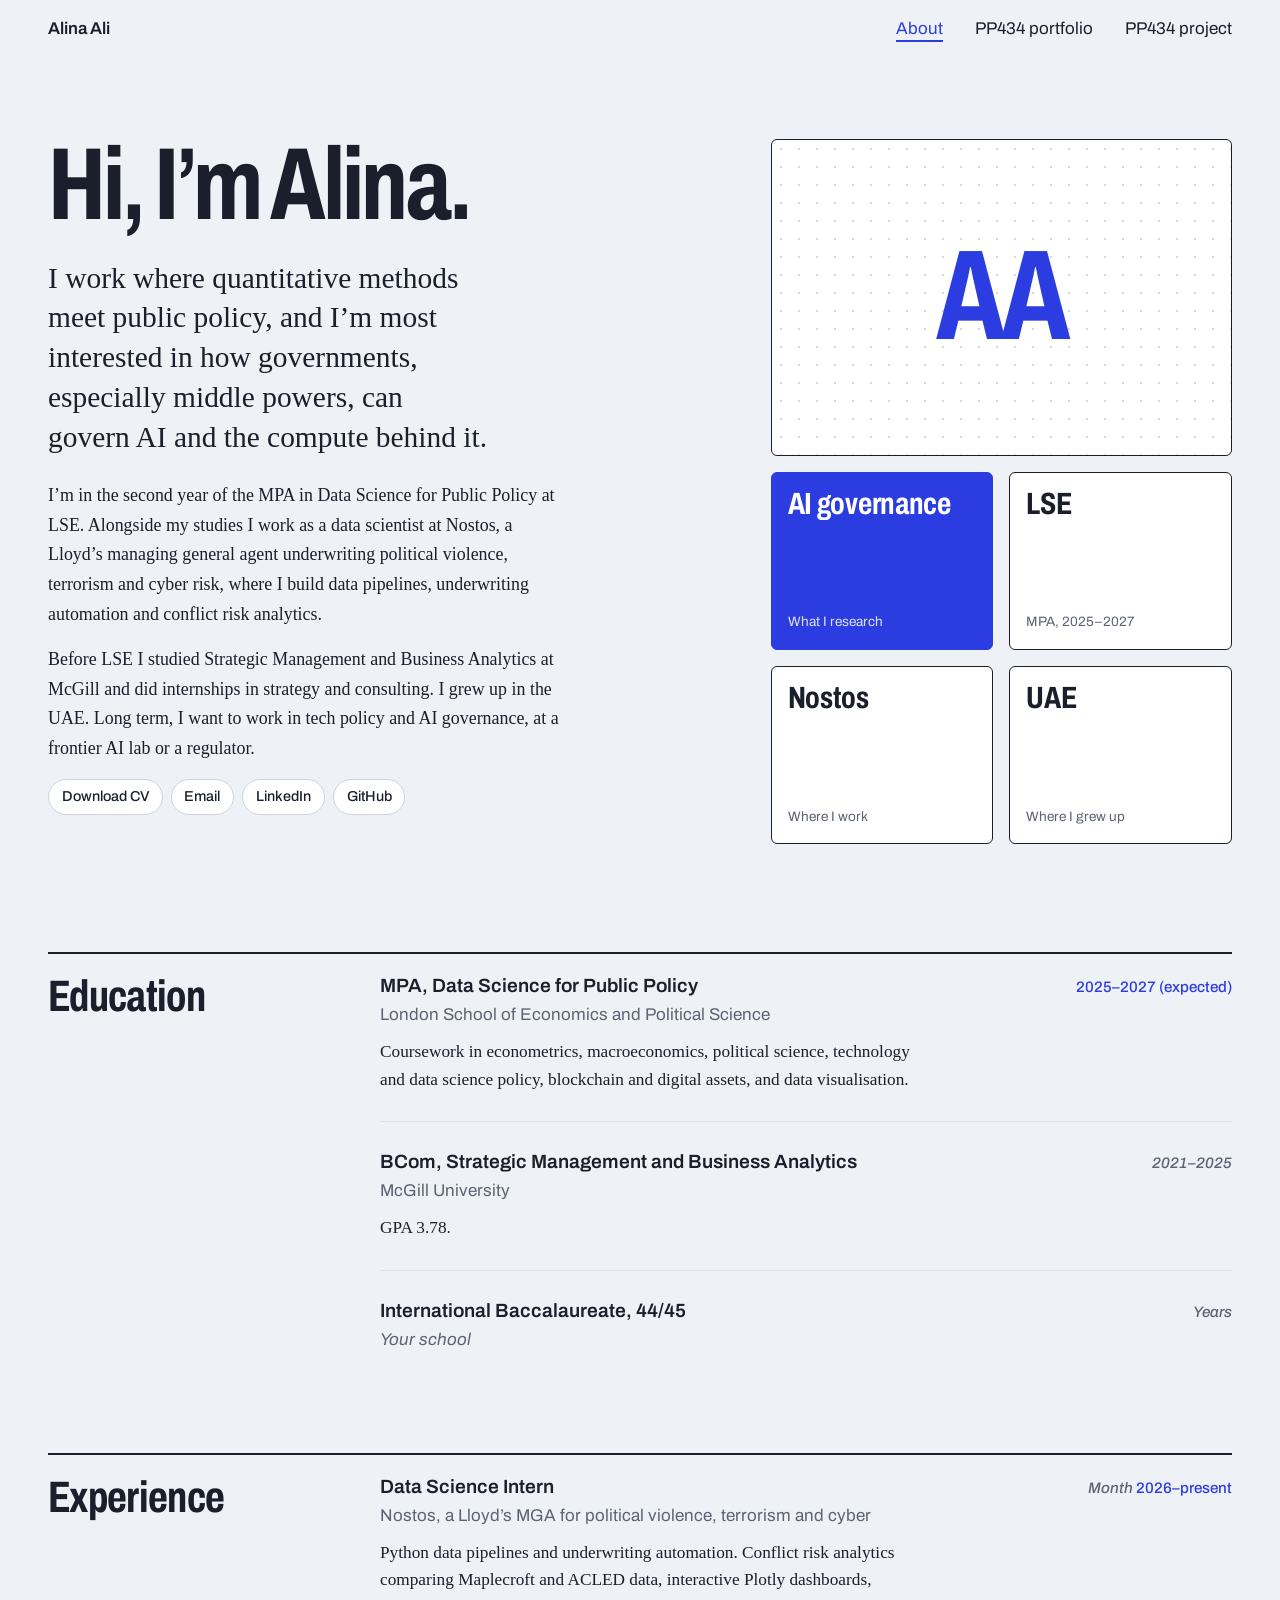
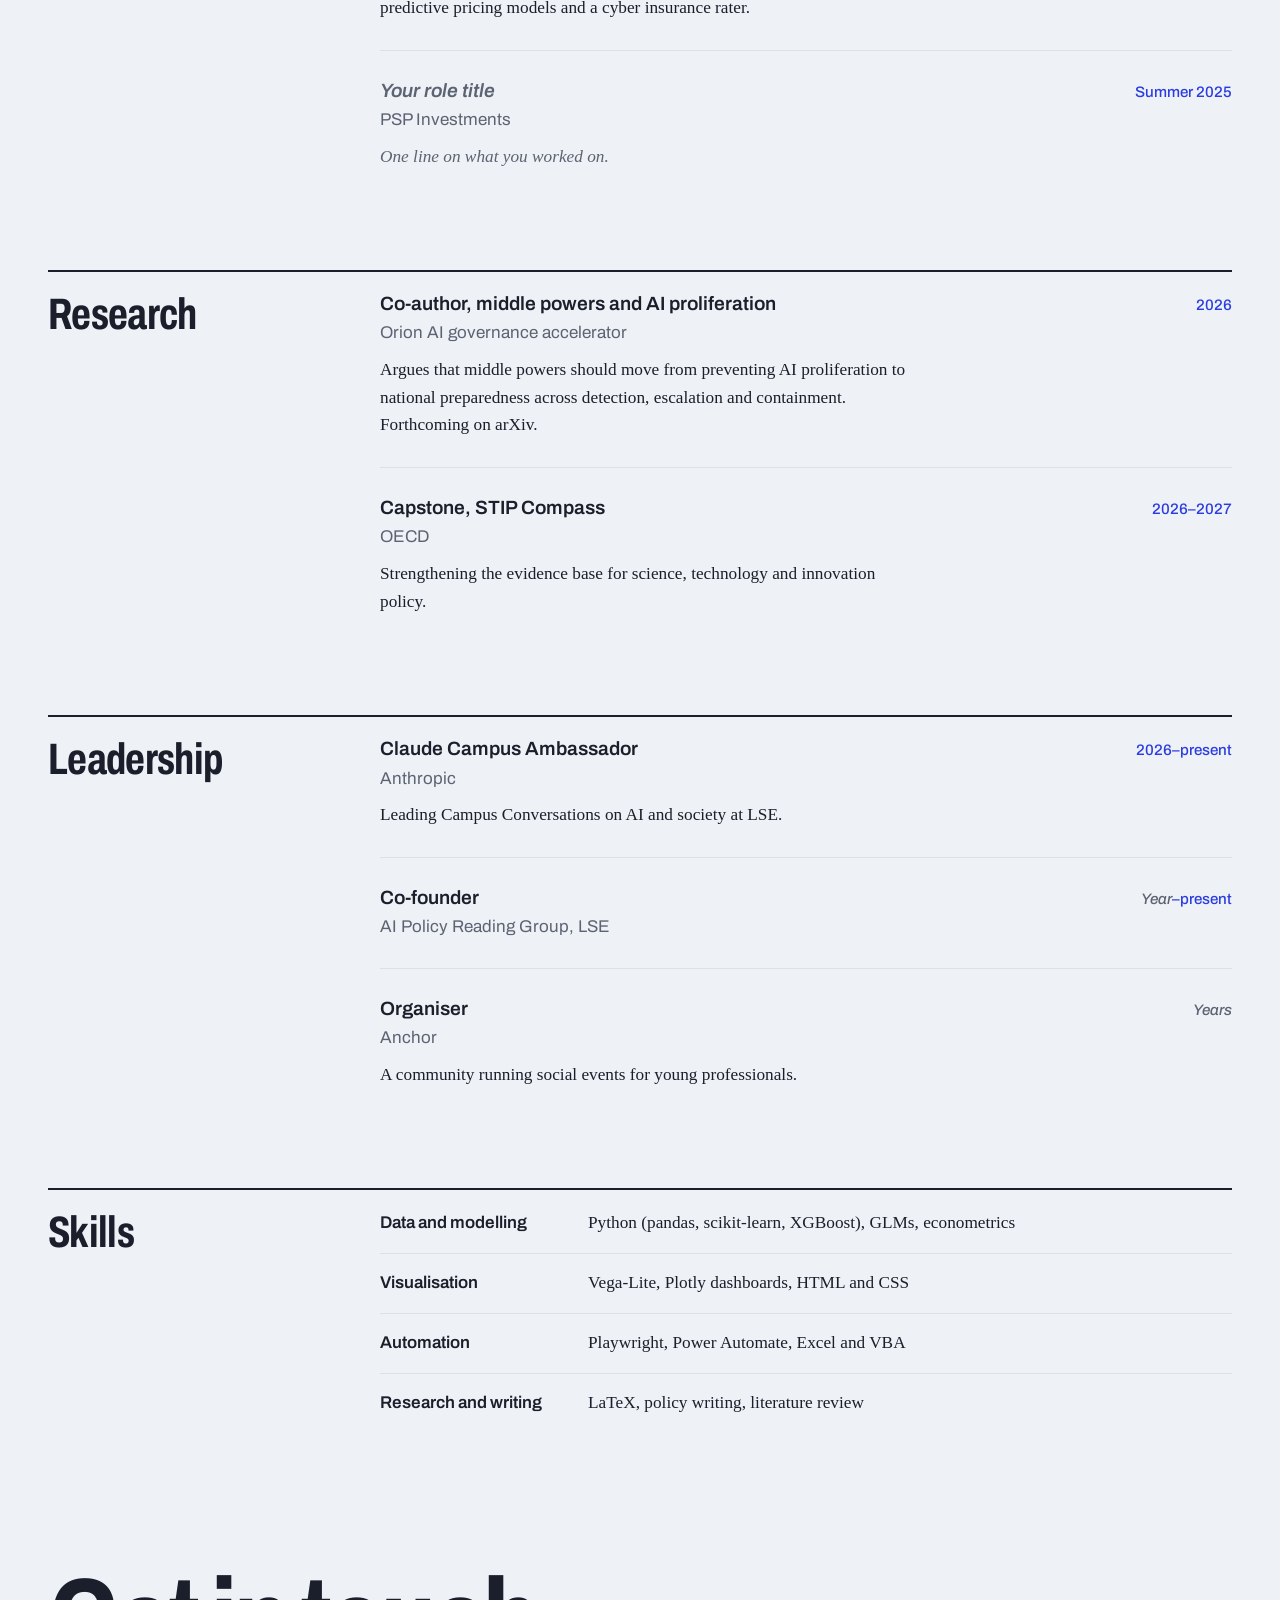
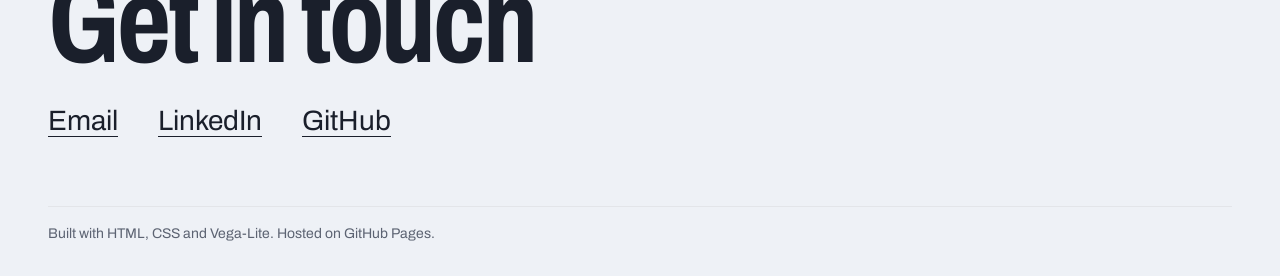
==== commit 6790b00f: "Update about.html" ====
--- a/about.html
+++ b/about.html
@@ -45,8 +45,8 @@
                     conflict risk analytics.
                 </p>
                 <p>
-                    Before LSE I studied Strategic Management and Business Analytics at McGill and spent a summer
-                    at PSP Investments. I grew up in the UAE. Long term, I want to work in tech policy and AI
+                    Before LSE I studied Strategic Management and Business Analytics at McGill and did internships in strategy and consulting.
+                    I grew up in the UAE. Long term, I want to work in tech policy and AI
                     governance, at a frontier AI lab or a regulator.
                 </p>
                 <p class="about-hero__links">
@@ -86,7 +86,7 @@
                             <p class="cv-entry__dates">2025–2027 (expected)</p>
                         </div>
                         <p class="cv-entry__org">London School of Economics and Political Science</p>
-                        <p class="cv-entry__desc">Coursework in econometrics, macroeconomics, political science, public economics, technology and data science policy, blockchain and digital assets, and data visualisation.</p>
+                        <p class="cv-entry__desc">Coursework in econometrics, macroeconomics, political science, technology and data science policy, blockchain and digital assets, and data visualisation.</p>
                     </li>
                     <li class="cv-entry">
                         <div class="cv-entry__head">
--- a/index.css
+++ b/index.css
@@ -72,6 +72,13 @@
     pointer-events: none;
 }
 
+/* Landing and About use a soft cool background so the white boxes stand out */
+.page--wash { background: #EEF1F6; }
+.page--wash .topbar { background: rgba(238, 241, 246, 0.92); }
+.page--wash .hero__grid { stroke: #DCE1E9; }
+.page--wash .page-head__jump a,
+.page--wash .about-hero__links a { background: #FFFFFF; border-color: #CDD3DD; }
+
 /* ---------- Top bar (every page) ---------- */
 
 .topbar {
@@ -225,7 +232,7 @@
 @keyframes fade-band { to { opacity: 0.1; } }
 @keyframes fade-in { to { opacity: 1; } }
 
-/* ---------- Selected work (landing) ---------- */
+/* ---------- Selected work (landing): boxed cards ---------- */
 
 .works {
     padding: clamp(3rem, 10vh, 6rem) var(--gutter) 0;
@@ -234,66 +241,202 @@
 .works__grid {
     display: grid;
     grid-template-columns: repeat(3, minmax(0, 1fr));
-    gap: 3.5rem var(--gutter);
+    gap: clamp(1rem, 2vw, 1.5rem);
     margin: 2.5rem 0 0;
     padding: 0;
     list-style: none;
 }
 
-.work__link {
-    display: block;
-    text-decoration: none;
-}
-
-.work__thumb {
+.card {
+    position: relative;
+    display: flex;
+    flex-direction: column;
+    padding: clamp(1.1rem, 2vw, 1.5rem);
+    background: #FFFFFF;
+    border: 1.5px solid var(--ink);
+    border-radius: 6px;
+    transition: transform 0.18s ease, box-shadow 0.18s ease;
+}
+
+/* Linked cards lift onto a hard ultramarine shadow when hovered or focused */
+.card--linked:hover,
+.card--linked:focus-within {
+    transform: translate(-3px, -3px);
+    box-shadow: 6px 6px 0 var(--accent);
+}
+
+/* The title link stretches over the whole card, so the box is clickable */
+.card__link { color: inherit; text-decoration: none; }
+.card__link::after {
+    content: "";
+    position: absolute;
+    inset: 0;
+    z-index: 1;
+    border-radius: inherit;
+}
+.card__link:focus-visible { outline: none; }
+.card:has(.card__link:focus-visible) { outline: 2px solid var(--accent); outline-offset: 4px; }
+
+.card__top {
+    display: flex;
+    justify-content: space-between;
+    align-items: center;
+    gap: 0.75rem;
+    margin-bottom: 1rem;
+}
+
+.tag {
+    display: inline-block;
+    padding: 0.2rem 0.6rem;
+    border-radius: 3px;
+    font-size: 0.8rem;
+    font-weight: 600;
+}
+
+.tag--course   { background: #E4E7FD; color: #2231B8; }
+.tag--research { background: #D9F0EC; color: #1D7468; }
+.tag--work     { background: #FCE8D8; color: #9A4A0D; }
+
+.card__meta {
+    font-size: 0.8rem;
+    color: var(--muted);
+    text-align: right;
+}
+
+.card__thumb {
     display: block;
     aspect-ratio: 4 / 3;
+    margin-bottom: 1.1rem;
     overflow: hidden;
     background: var(--wash);
-    border-radius: 4px;
-}
-
-.work__thumb svg,
-.work__thumb img {
+    border-radius: 3px;
+}
+
+.card__thumb svg,
+.card__thumb img {
     display: block;
     width: 100%;
     height: 100%;
     object-fit: cover;
 }
 
-.work__meta {
-    margin: 1rem 0 0.35rem;
-    font-size: 0.85rem;
-    color: var(--muted);
-}
-
-.work__title {
+.card__title {
     margin: 0 0 0.5rem;
     font-weight: 650;
     font-stretch: 85%;
-    font-size: clamp(1.3rem, 1.8vw, 1.55rem);
+    font-size: clamp(1.25rem, 1.7vw, 1.45rem);
     line-height: 1.15;
 }
 
-.work__desc {
-    margin: 0;
-    max-width: 44ch;
+.card__title--big {
+    font-weight: 700;
+    font-stretch: 72%;
+    font-size: clamp(2rem, 3.4vw, 3rem);
+    line-height: 0.95;
+    letter-spacing: -0.015em;
+}
+
+.card__desc {
+    margin: 0;
     font-family: var(--serif);
-    font-size: 1.02rem;
+    font-size: 1rem;
     line-height: 1.55;
-    color: var(--ink);
-}
-
-.work__status {
-    display: inline-block;
-    margin-top: 0.85rem;
+}
+
+.card__foot {
+    margin: auto 0 0;
+    padding-top: 1.1rem;
+}
+
+.card__cta {
+    font-weight: 600;
+    color: var(--accent);
+}
+
+.card--linked:hover .card__cta { text-decoration: underline; text-underline-offset: 0.2em; }
+
+.card__status {
     font-size: 0.875rem;
     font-weight: 500;
-    color: var(--accent);
-}
-
-a.work__link:hover .work__title { color: var(--accent); }
-a.work__link .work__status { text-decoration: underline; text-underline-offset: 0.2em; }
+    color: var(--muted);
+}
+
+.card__status::before {
+    content: "";
+    display: inline-block;
+    width: 0.5rem;
+    height: 0.5rem;
+    margin-right: 0.45rem;
+    border-radius: 50%;
+    background: var(--orange);
+    vertical-align: 0.1em;
+}
+
+/* Featured card: two squares wide, with a live chart */
+.card--feature {
+    grid-column: span 2;
+    display: grid;
+    grid-template-columns: minmax(0, 5fr) minmax(0, 7fr);
+    gap: clamp(1rem, 2.5vw, 2rem);
+}
+
+.card-feature__text {
+    display: flex;
+    flex-direction: column;
+}
+
+.card__chart,
+.card__chart.vega-embed {   /* vegaEmbed adds class="vega-embed"; keep it filling the space */
+    position: relative;
+    z-index: 2;             /* above the card link, so chart tooltips still work */
+    display: flex;
+    align-items: center;
+    justify-content: center;
+    min-width: 0;
+    margin: 0;
+    padding: 0.75rem;
+    overflow: hidden;
+    border: 1px solid var(--rule);
+    border-radius: 3px;
+    background: #FFFFFF;
+}
+
+.card__chart canvas,
+.card__chart svg {
+    max-width: 100%;
+    height: auto;
+}
+
+/* About card: a solid ultramarine block */
+.card--about {
+    grid-column: span 2;
+    justify-content: space-between;
+    min-height: 15rem;
+    background-color: var(--accent);
+    background-image: radial-gradient(circle, rgba(255, 255, 255, 0.22) 1px, transparent 1.4px);
+    background-size: 18px 18px;
+    border-color: var(--accent);
+    color: #FFFFFF;
+}
+
+.card--about.card--linked:hover,
+.card--about.card--linked:focus-within { box-shadow: 6px 6px 0 var(--ink); }
+
+.card-about__kicker {
+    margin: 0;
+    max-width: 30ch;
+    font-size: 0.95rem;
+    color: rgba(255, 255, 255, 0.85);
+}
+
+.card-about__title {
+    margin: 2rem 0 0;
+    font-weight: 700;
+    font-stretch: 72%;
+    font-size: clamp(2.75rem, 6vw, 5.5rem);
+    line-height: 0.9;
+    letter-spacing: -0.025em;
+}
 
 /* ---------- Page header (portfolio, project) ---------- */
 
@@ -343,7 +486,7 @@
 /* Pill-shaped links: jump links, Chart JSON, About links */
 .page-head__jump a,
 .entry__links a,
-.about-intro__links a {
+.about-hero__links a {
     display: inline-block;
     padding: 0.3rem 0.8rem;
     border: 1px solid var(--rule);
@@ -358,7 +501,7 @@
 
 .page-head__jump a:hover,
 .entry__links a:hover,
-.about-intro__links a:hover { border-color: var(--accent); color: var(--accent); }
+.about-hero__links a:hover { border-color: var(--accent); color: var(--accent); }
 
 /* ---------- Challenges (portfolio, project) ---------- */
 
@@ -452,26 +595,63 @@
 
 /* ---------- About page ---------- */
 
-.about-intro {
-    display: grid;
-    grid-template-columns: minmax(0, 4fr) minmax(0, 7fr);
+.about-hero {
+    display: grid;
+    grid-template-columns: minmax(0, 7fr) minmax(0, 5fr);
     gap: clamp(2rem, 6vw, 5rem);
     align-items: start;
     padding: clamp(2.5rem, 9vh, 5.5rem) var(--gutter) 0;
 }
 
+.about-hero h1 {
+    margin: 0 0 1.75rem;
+    font-weight: 700;
+    font-stretch: 72%;
+    font-size: clamp(3.25rem, 8vw, 7rem);
+    line-height: 0.9;
+    letter-spacing: -0.03em;
+}
+
+.about-hero__text p {
+    margin: 0 0 1rem;
+    max-width: 58ch;
+    font-family: var(--serif);
+    font-size: 1.12rem;
+    line-height: 1.65;
+}
+
+.about-hero__text .about-hero__lede {
+    max-width: 30ch;
+    margin-bottom: 1.5rem;
+    font-size: clamp(1.4rem, 2.3vw, 1.9rem);
+    line-height: 1.35;
+}
+
+.about-hero__links {
+    display: flex;
+    flex-wrap: wrap;
+    gap: 0.5rem;
+    margin-top: 1.75rem;
+}
+
+.about-hero__side {
+    display: grid;
+    grid-template-columns: repeat(2, minmax(0, 1fr));
+    gap: 1rem;
+}
+
 .portrait {
-    position: sticky;
-    top: 5.5rem;
-    margin: 0;
-    aspect-ratio: 4 / 5;
+    grid-column: 1 / -1;
+    margin: 0;
+    aspect-ratio: 16 / 11;
     overflow: hidden;
     display: grid;
     place-items: center;
-    background-color: var(--wash);
+    background-color: #FFFFFF;
     background-image: radial-gradient(circle, var(--dots) 1px, transparent 1.4px);
     background-size: 18px 18px;
-    border-radius: 4px;
+    border: 1.5px solid var(--ink);
+    border-radius: 6px;
 }
 
 .portrait img {
@@ -483,258 +663,145 @@
 .portrait__initials {
     font-weight: 700;
     font-stretch: 72%;
-    font-size: clamp(5rem, 14vw, 11rem);
+    font-size: clamp(4.5rem, 10vw, 8rem);
     letter-spacing: -0.04em;
     color: var(--accent);
 }
 
-.about-intro__title {
-    margin: 0 0 1.75rem;
+/* Quick facts: four small squares */
+.facts {
+    display: contents;      /* lets the four facts sit straight in the side grid */
+    list-style: none;
+}
+
+.fact {
+    display: flex;
+    flex-direction: column;
+    justify-content: space-between;
+    gap: 1rem;
+    aspect-ratio: 1 / 0.8;
+    padding: 1rem;
+    background: #FFFFFF;
+    border: 1.5px solid var(--ink);
+    border-radius: 6px;
+}
+
+.fact__value {
+    font-weight: 700;
+    font-stretch: 75%;
+    font-size: clamp(1.5rem, 2.4vw, 2.1rem);
+    line-height: 1;
+    letter-spacing: -0.01em;
+}
+
+.fact__label {
+    font-size: 0.85rem;
+    color: var(--muted);
+}
+
+.fact--accent {
+    background: var(--accent);
+    border-color: var(--accent);
+    color: #FFFFFF;
+}
+
+.fact--accent .fact__label { color: rgba(255, 255, 255, 0.85); }
+
+/* CV: heading on the left, entries on the right */
+.cv {
+    display: grid;
+    gap: clamp(3rem, 8vh, 4.5rem);
+    padding: clamp(4rem, 12vh, 7rem) var(--gutter) 0;
+}
+
+.cv-section {
+    display: grid;
+    grid-template-columns: minmax(0, 3fr) minmax(0, 9fr);
+    gap: var(--gutter);
+    padding-top: 1.25rem;
+    border-top: 2px solid var(--ink);
+}
+
+.cv-section h2 {
+    position: sticky;
+    top: 5rem;
+    align-self: start;
+    margin: 0;
     font-weight: 700;
     font-stretch: 72%;
-    font-size: clamp(3.25rem, 9vw, 7.5rem);
-    line-height: 0.88;
-    letter-spacing: -0.03em;
-}
-
-.about-intro__text p {
-    margin: 0 0 1.1rem;
-    max-width: 58ch;
-    font-family: var(--serif);
-    font-size: 1.15rem;
-    line-height: 1.65;
-}
-
-.about-intro__text .about-intro__lede {
-    max-width: 32ch;
-    margin-bottom: 1.75rem;
-    font-size: clamp(1.45rem, 2.4vw, 2rem);
-    line-height: 1.35;
-}
-
-.about-intro__links {
-    display: flex;
-    flex-wrap: wrap;
-    gap: 0.5rem;
-    margin-top: 1.75rem;
-}
-
-/* Right now */
-.now {
-    margin: clamp(3.5rem, 10vh, 6rem) var(--gutter) 0;
-    padding: clamp(1.5rem, 4vw, 2.5rem);
-    background: var(--wash);
-    border-left: 4px solid var(--accent);
-    border-radius: 0 4px 4px 0;
-}
-
-.now h2 {
-    margin: 0 0 1rem;
-    font-weight: 700;
-    font-stretch: 80%;
-    font-size: 1.6rem;
-}
-
-.now__list {
-    display: grid;
-    grid-template-columns: repeat(2, minmax(0, 1fr));
-    gap: 1rem var(--gutter);
+    font-size: clamp(1.9rem, 3.5vw, 2.75rem);
+    line-height: 1;
+    letter-spacing: -0.015em;
+}
+
+.cv-list {
     margin: 0;
     padding: 0;
     list-style: none;
 }
 
-.now__list li {
+.cv-entry { padding-bottom: 1.75rem; }
+
+.cv-entry + .cv-entry {
+    padding-top: 1.75rem;
+    border-top: 1px solid #DCE0E8;
+}
+
+.cv-entry__head {
+    display: flex;
+    flex-wrap: wrap;
+    justify-content: space-between;
+    align-items: baseline;
+    gap: 0.25rem 2rem;
+}
+
+.cv-entry h3 {
+    margin: 0;
+    font-size: 1.2rem;
+    font-weight: 600;
+    line-height: 1.3;
+}
+
+.cv-entry__dates {
+    margin: 0;
+    font-size: 0.95rem;
+    font-weight: 500;
+    font-variant-numeric: tabular-nums;
+    white-space: nowrap;
+    color: var(--accent);
+}
+
+.cv-entry__org {
+    margin: 0.2rem 0 0;
+    color: var(--muted);
+}
+
+.cv-entry__desc {
+    margin: 0.65rem 0 0;
+    max-width: 62ch;
     font-family: var(--serif);
-    font-size: 1.05rem;
-    line-height: 1.55;
-}
-
-.now__list strong {
-    font-family: var(--sans);
-    font-weight: 600;
-}
-
-/* Timeline: CV as a chart */
-.timeline-section {
-    padding: clamp(3.5rem, 10vh, 6rem) var(--gutter) 0;
-}
-
-.legend {
-    display: flex;
-    flex-wrap: wrap;
-    gap: 0.5rem 1.25rem;
-    margin: 0;
-    padding: 0;
-    list-style: none;
-    font-size: 0.9rem;
-    color: var(--muted);
-}
-
-.legend li::before {
-    content: "";
-    display: inline-block;
-    width: 0.75rem;
-    height: 0.75rem;
-    margin-right: 0.4rem;
-    border-radius: 50%;
-    vertical-align: -0.05em;
-    background: var(--c);
-}
-
-.legend--edu, .tl--edu { --c: var(--ink); }
-.legend--work, .tl--work { --c: var(--accent); }
-.legend--research, .tl--research { --c: var(--teal); }
-.legend--community, .tl--community { --c: var(--orange); }
-
-.timeline {
-    margin-top: 1.5rem;
-    overflow-x: auto;   /* scrolls sideways on phones */
-}
-
-.timeline__inner {
-    position: relative;
-    min-width: 680px;
-    /* one vertical gridline per year: 7 years, 2021 to 2027 */
-    background-image: linear-gradient(to right, var(--rule) 1px, transparent 1px);
-    background-size: calc(100% / 7) 100%;
-}
-
-.timeline__axis {
-    display: grid;
-    grid-template-columns: repeat(7, 1fr);
-    margin: 0;
-    padding: 0.5rem 0 0.75rem;
-    list-style: none;
-    font-size: 0.85rem;
-    font-weight: 500;
-    color: var(--muted);
-}
-
-.timeline__axis li { padding-left: 0.4rem; }
-
-.timeline__rows {
-    margin: 0;
-    padding: 0 0 1rem;
-    list-style: none;
-}
-
-.tl {
-    position: relative;
-    height: 3rem;
-}
-
-/* Position from the --start and --end years set in the HTML (2021 = left edge) */
-.tl__label,
-.tl__bar {
-    position: absolute;
-    left: calc((var(--start) - 2021) / 7 * 100%);
-}
-
-.tl__label {
-    top: 0.2rem;
-    padding-left: 0.1rem;
-    font-size: 0.875rem;
-    font-weight: 500;
-    white-space: nowrap;
-}
-
-.tl__bar {
-    top: 1.65rem;
-    width: calc((var(--end) - var(--start)) / 7 * 100%);
-    min-width: 10px;
-    height: 10px;
-    border-radius: 5px;
-    background: var(--c);
-}
-
-.tl--ongoing .tl__bar {
-    background: linear-gradient(to right, var(--c) 70%, transparent);
-}
-
-/* CV details */
-.cv {
-    display: grid;
-    grid-template-columns: repeat(2, minmax(0, 1fr));
-    gap: clamp(3rem, 8vh, 4.5rem) clamp(2rem, 6vw, 5rem);
-    padding: clamp(3.5rem, 10vh, 6rem) var(--gutter) 0;
-}
-
-.cv__col h2 {
-    margin: 0 0 1.25rem;
-    padding-bottom: 0.75rem;
-    border-bottom: 2px solid var(--ink);
-    font-weight: 700;
-    font-stretch: 80%;
-    font-size: 1.6rem;
-}
-
-.cv__list {
-    margin: 0;
-    padding: 0;
-    list-style: none;
-}
-
-.cv-item {
-    display: grid;
-    grid-template-columns: 7.5rem minmax(0, 1fr);
+    font-size: 1.08rem;
+    line-height: 1.6;
+}
+
+.skills { margin: 0; }
+
+.skills div {
+    display: grid;
+    grid-template-columns: 12rem minmax(0, 1fr);
     gap: 1rem;
     padding: 1rem 0;
-    border-bottom: 1px solid var(--rule);
-}
-
-.cv-item__dates {
-    margin: 0.15rem 0 0;
-    font-size: 0.875rem;
-    color: var(--muted);
-}
-
-.cv-item h4 {
-    margin: 0;
-    font-size: 1.05rem;
-    font-weight: 600;
-}
-
-.cv-item p {
-    margin: 0.25rem 0 0;
+}
+
+.skills div:first-child { padding-top: 0; }
+.skills div + div { border-top: 1px solid #DCE0E8; }
+
+.skills dt { font-weight: 600; }
+
+.skills dd {
+    margin: 0;
     font-family: var(--serif);
-    line-height: 1.55;
-}
-
-.cv-item .cv-item__dates {
-    margin-top: 0.15rem;
-    font-family: var(--sans);
-    font-size: 0.875rem;
-    color: var(--muted);
-}
-
-.cv-item .cv-item__org {
-    font-family: var(--sans);
-    font-size: 0.95rem;
-    color: var(--accent);
-}
-
-.toolkit {
-    display: grid;
-    grid-template-columns: 9rem minmax(0, 1fr);
-    gap: 0;
-    margin: 0;
-}
-
-.toolkit dt,
-.toolkit dd {
-    margin: 0;
-    padding: 1rem 0;
-    border-bottom: 1px solid var(--rule);
-}
-
-.toolkit dt {
-    font-size: 0.875rem;
-    color: var(--muted);
-}
-
-.toolkit dd {
-    font-family: var(--serif);
+    font-size: 1.08rem;
     line-height: 1.55;
 }
 
@@ -773,11 +840,11 @@
 
 @media (max-width: 1080px) {
     .works__grid { grid-template-columns: repeat(2, minmax(0, 1fr)); }
+    .card--about { grid-column: span 1; }
 }
 
 @media (max-width: 960px) {
-    .entry,
-    .cv { grid-template-columns: minmax(0, 1fr); }
+    .entry { grid-template-columns: minmax(0, 1fr); }
 
     .hero {
         grid-template-columns: minmax(0, 1fr);
@@ -785,19 +852,24 @@
         min-height: 0;
     }
 
-    .about-intro { grid-template-columns: minmax(0, 1fr); }
-    .portrait { position: static; max-width: 22rem; }
+    .about-hero { grid-template-columns: minmax(0, 1fr); }
+    .about-hero__side { max-width: 36rem; }
+
+    .cv-section { grid-template-columns: minmax(0, 1fr); gap: 1.25rem; }
+    .cv-section h2 { position: static; }
+}
+
+@media (max-width: 720px) {
+    .works__grid { grid-template-columns: minmax(0, 1fr); }
+    .card--feature,
+    .card--about { grid-column: auto; }
+    .card--feature { grid-template-columns: minmax(0, 1fr); }
 }
 
 @media (max-width: 680px) {
     .topbar { font-size: 0.85rem; }
     .topbar__nav { gap: 0.85rem; }
-    .works__grid,
-    .now__list { grid-template-columns: minmax(0, 1fr); }
-    .cv-item { grid-template-columns: minmax(0, 1fr); gap: 0.25rem; }
-    .toolkit { grid-template-columns: minmax(0, 1fr); }
-    .toolkit dt { padding-bottom: 0; border-bottom: 0; }
-    .toolkit dd { padding-top: 0.25rem; }
+    .skills div { grid-template-columns: minmax(0, 1fr); gap: 0.25rem; }
 }
 
 /* Respect visitors who turn off motion */
